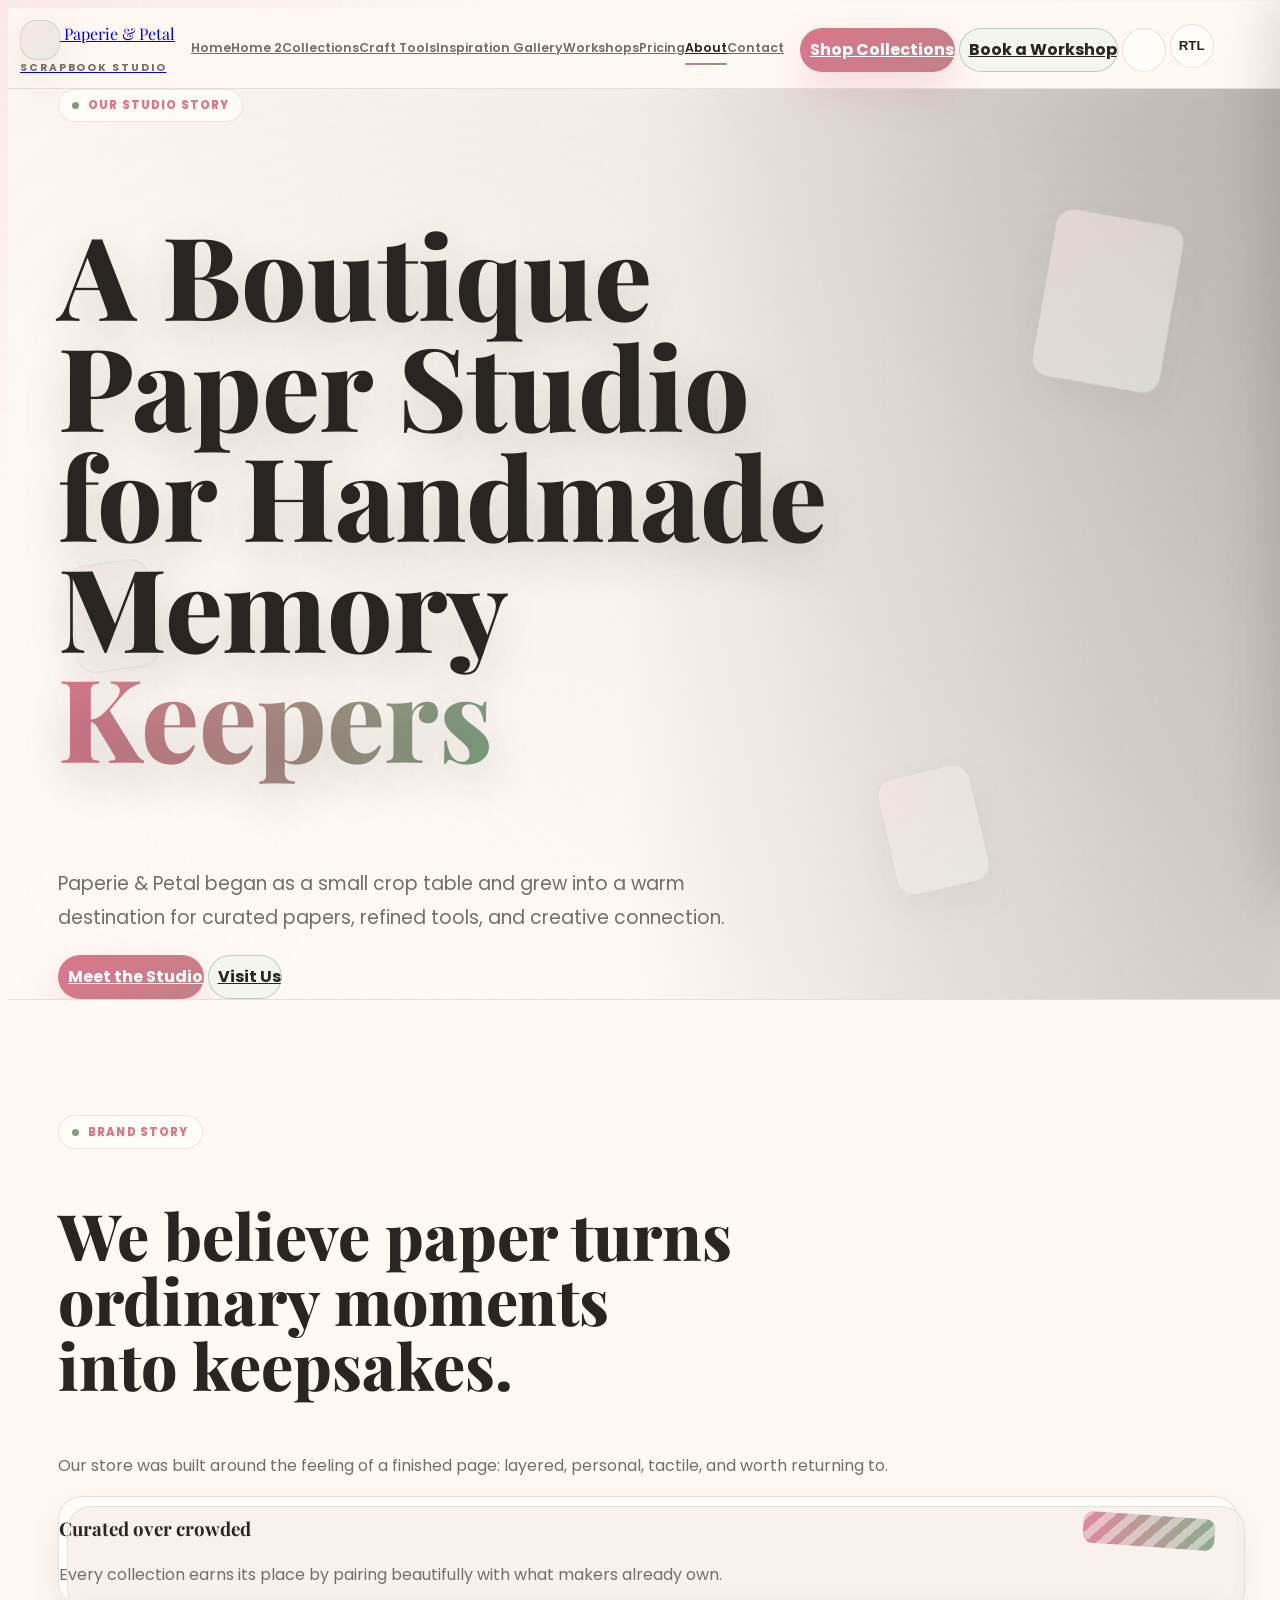
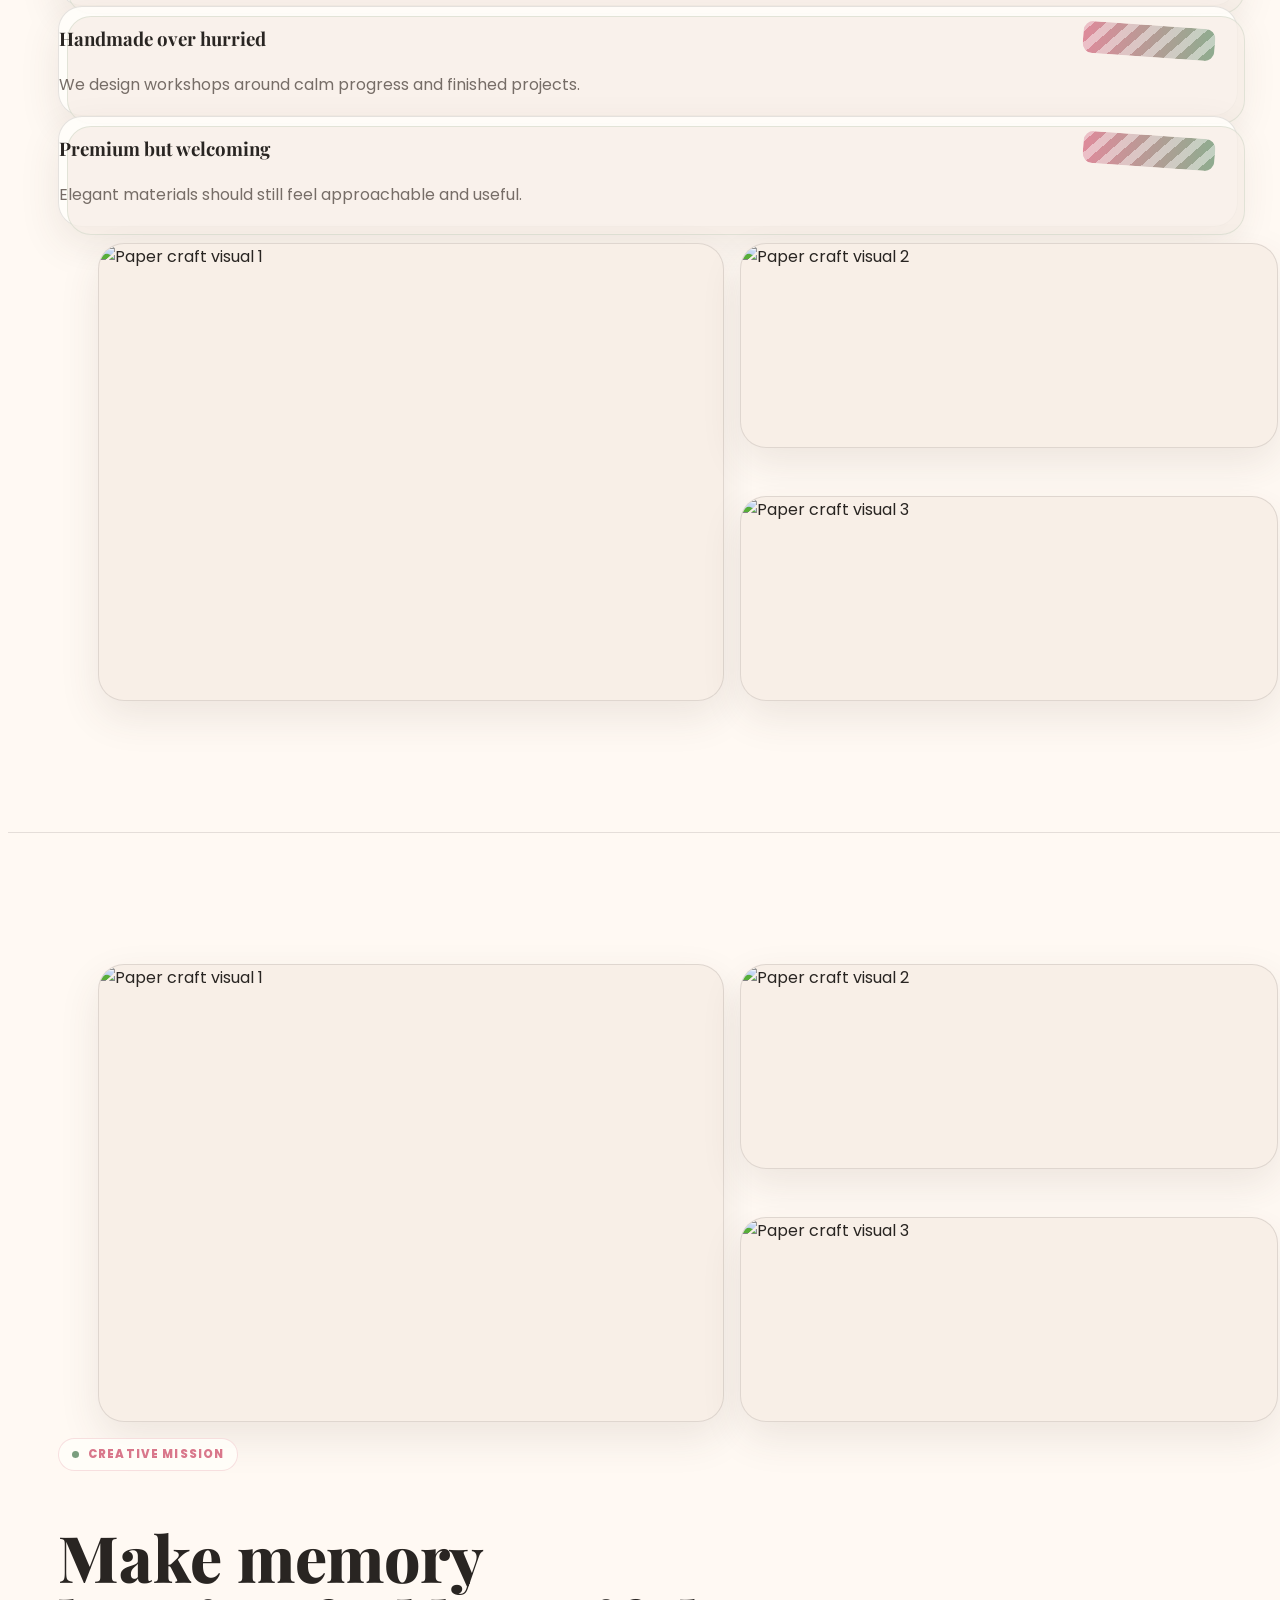
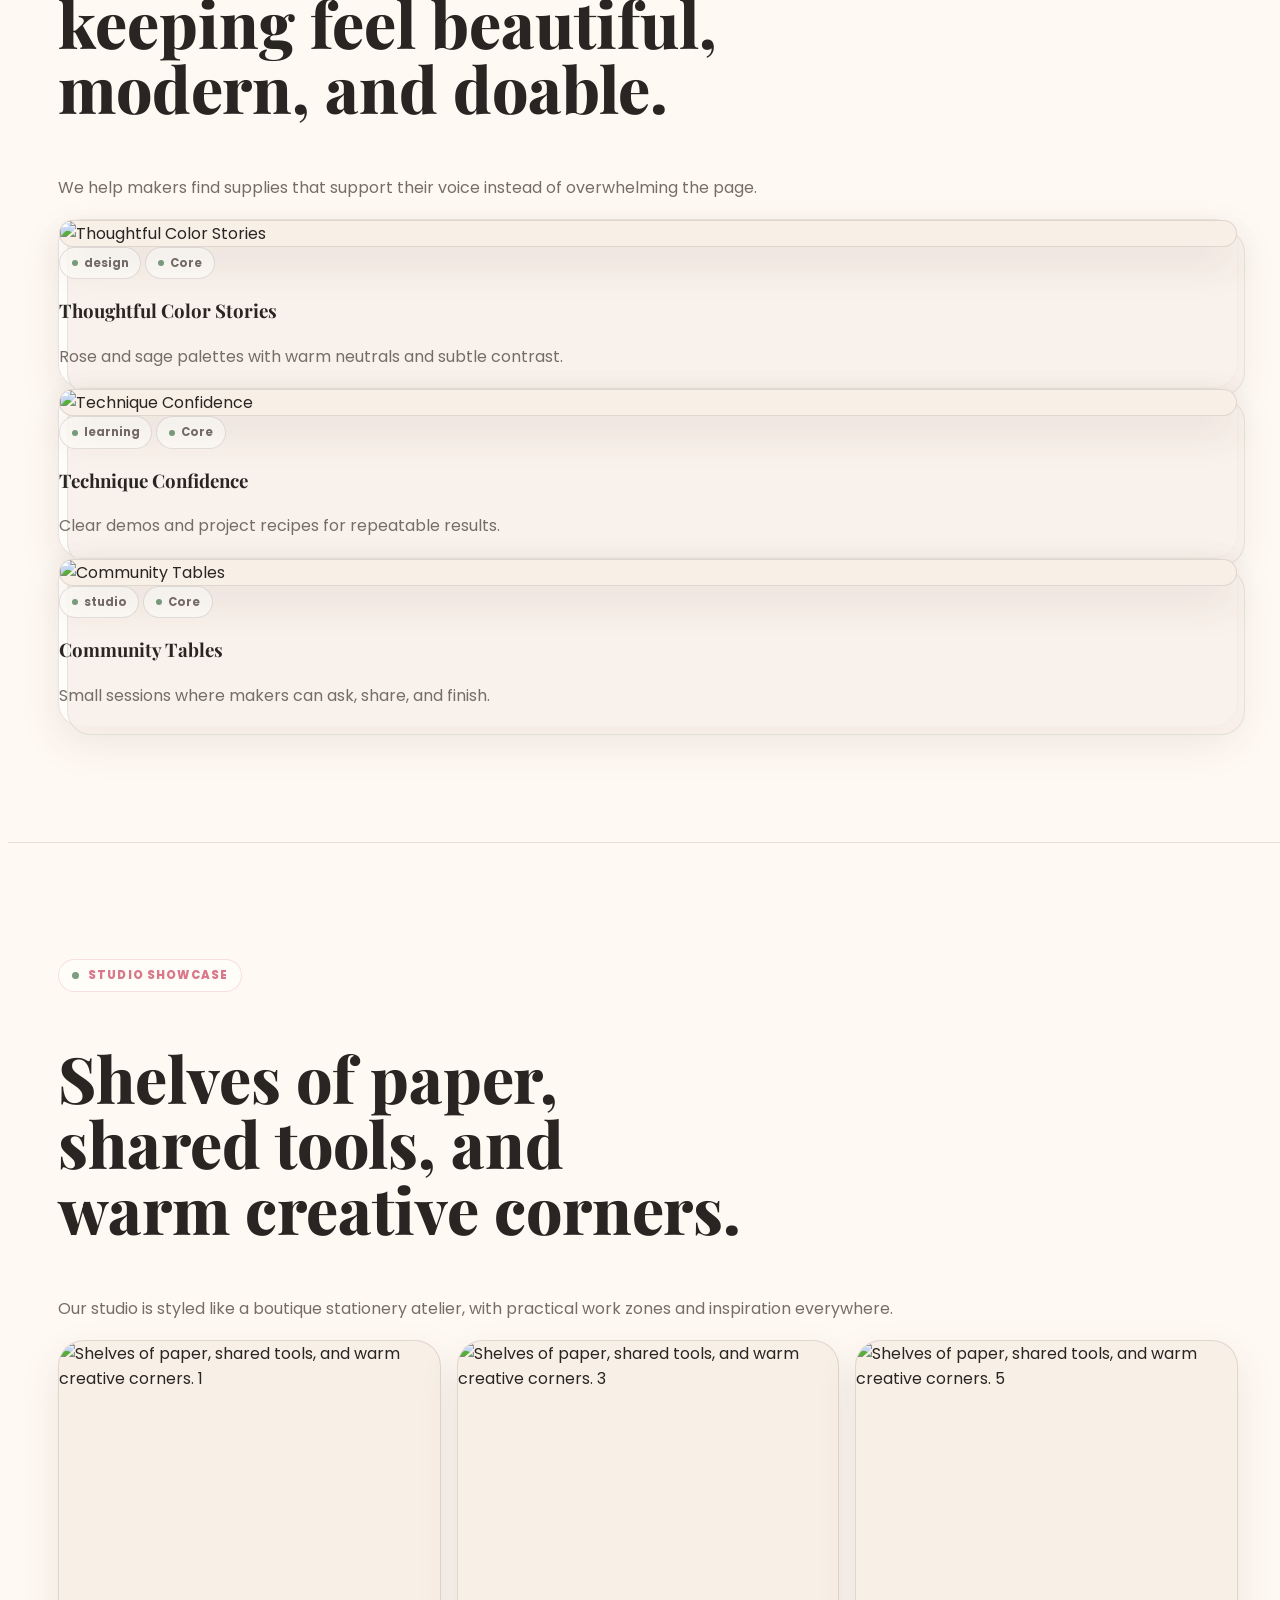
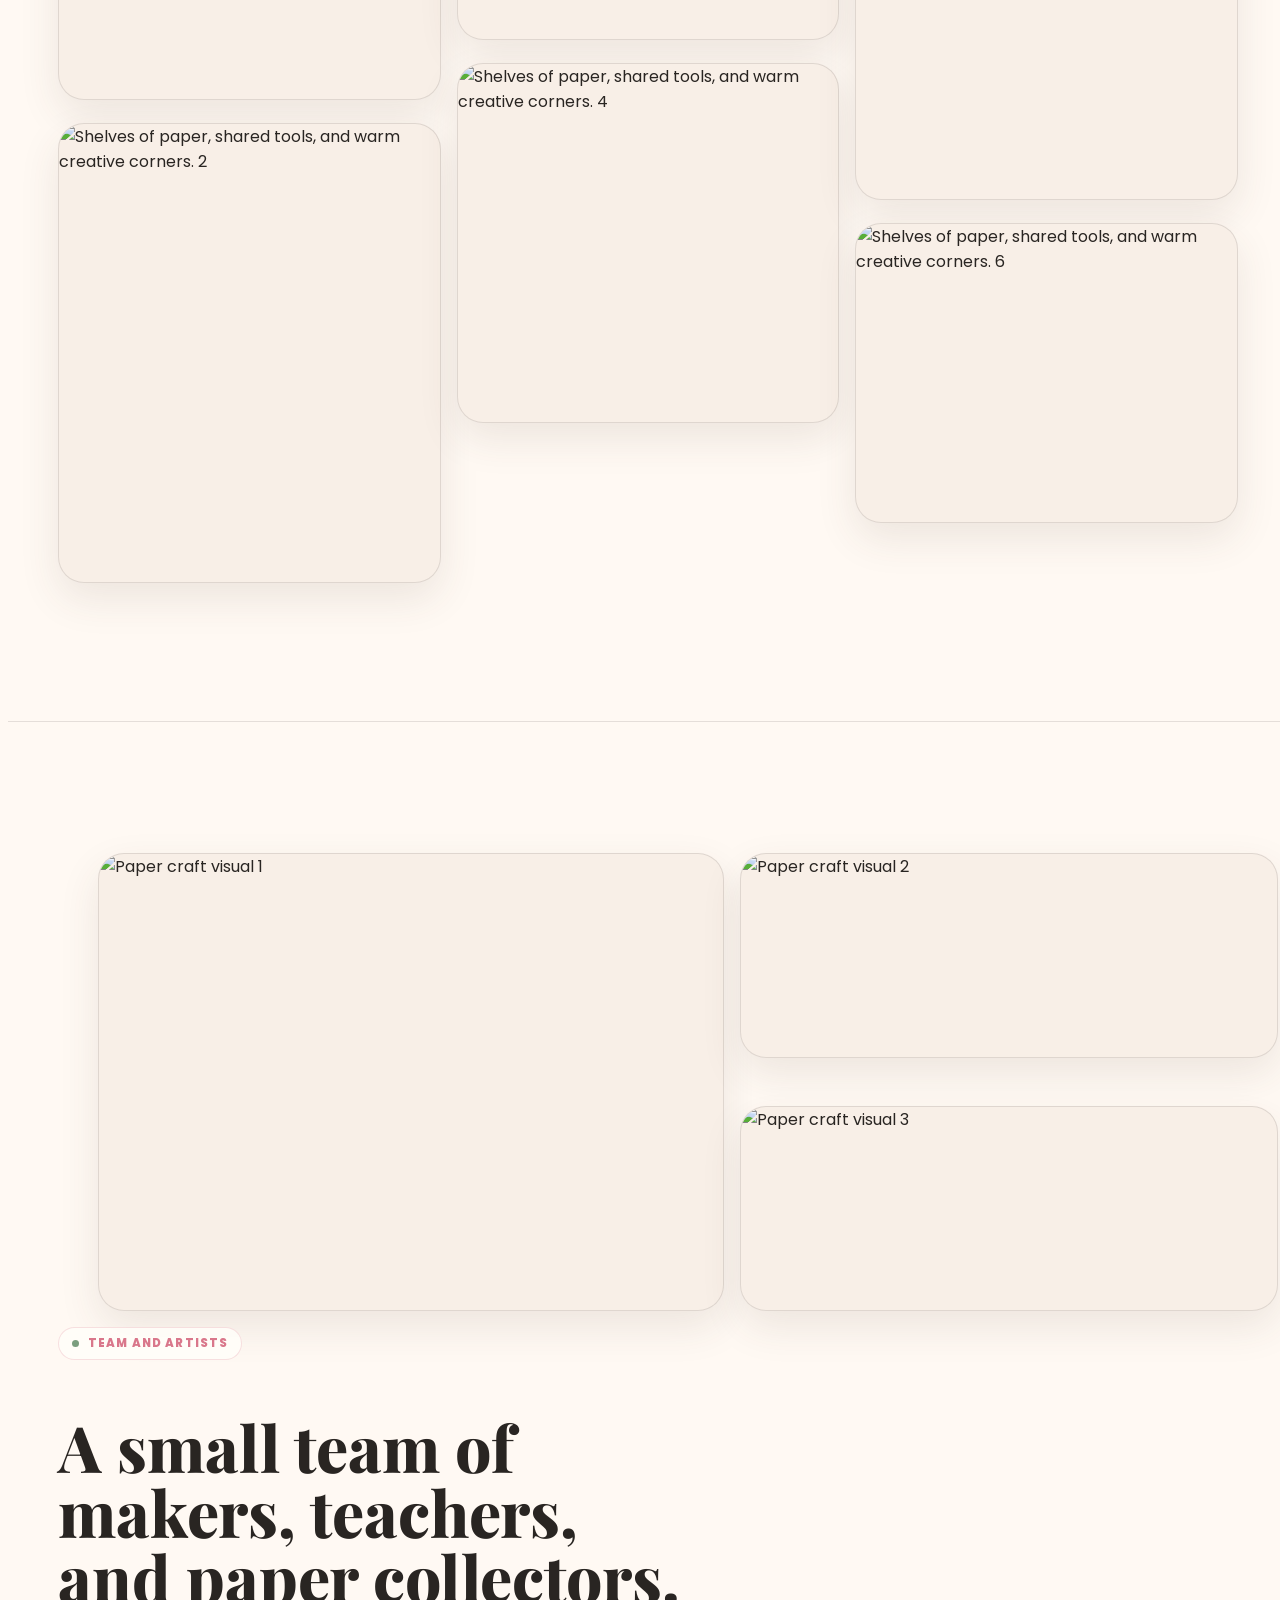
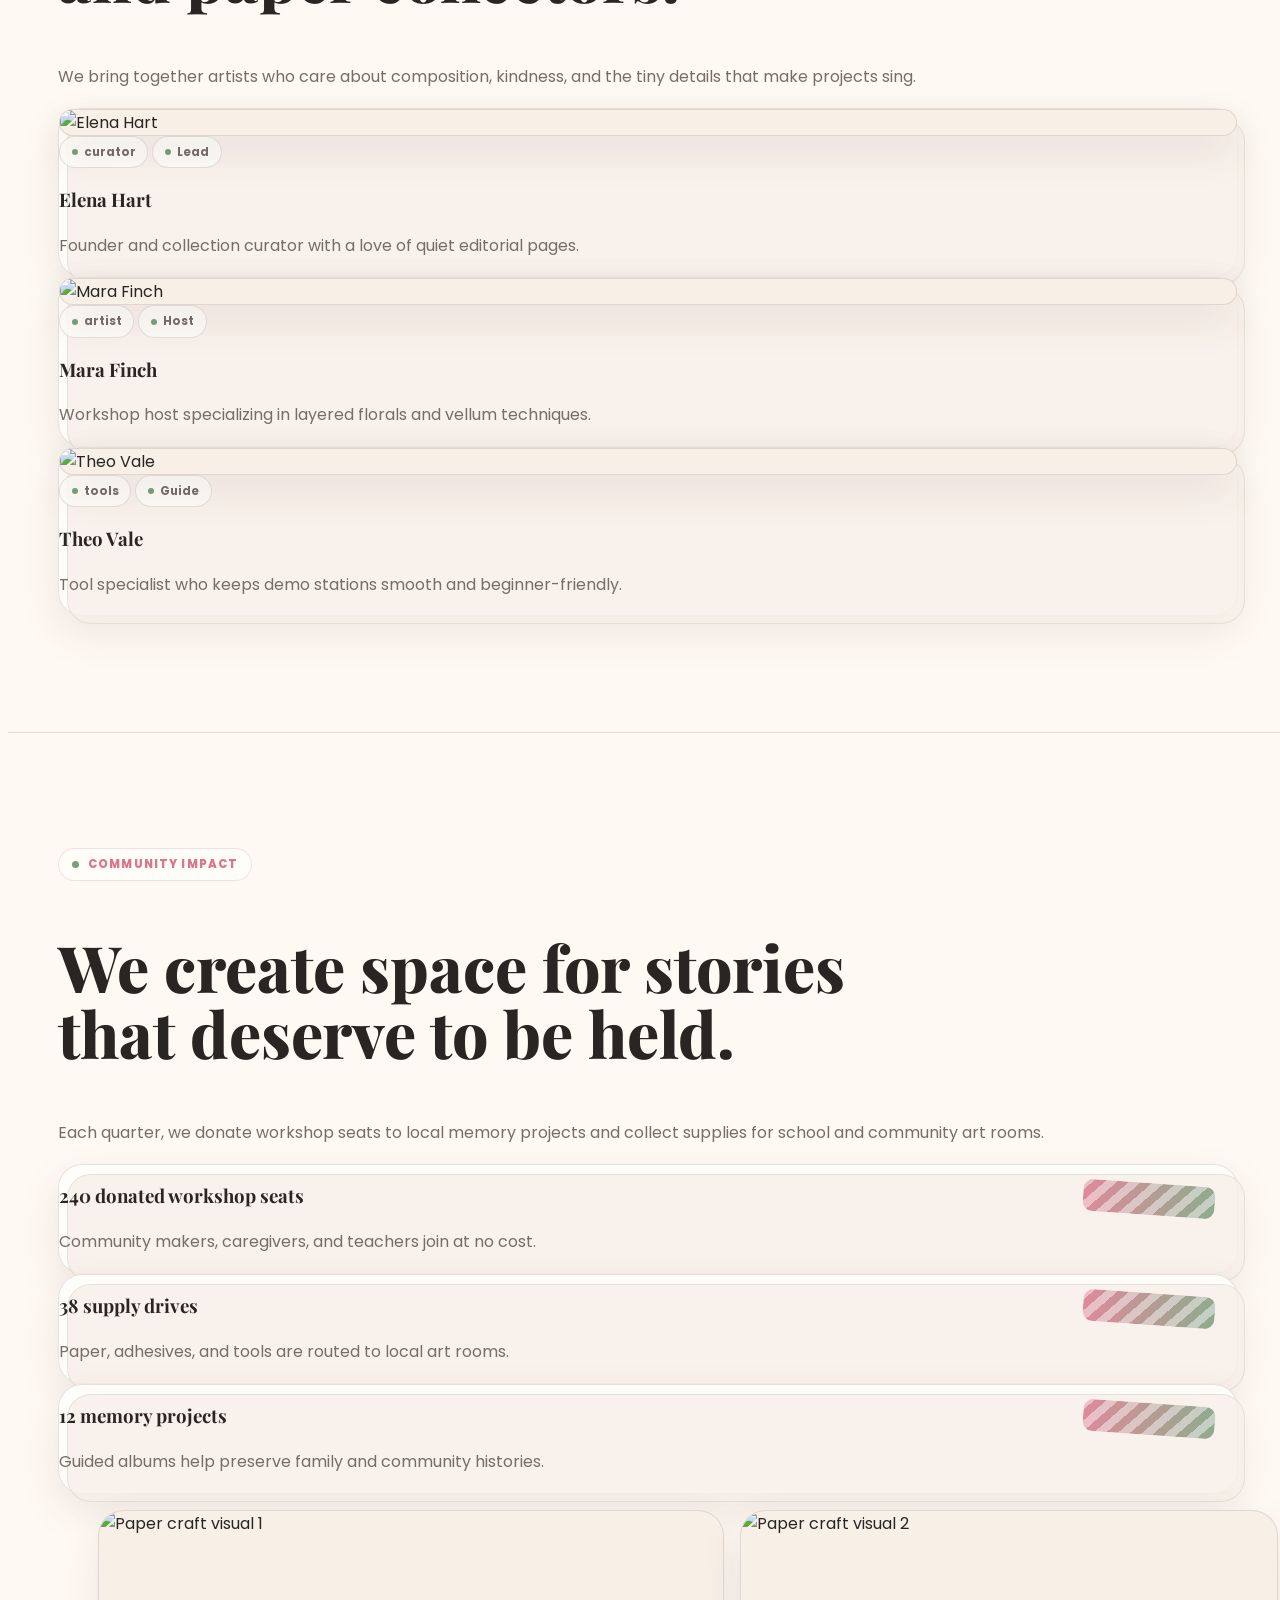
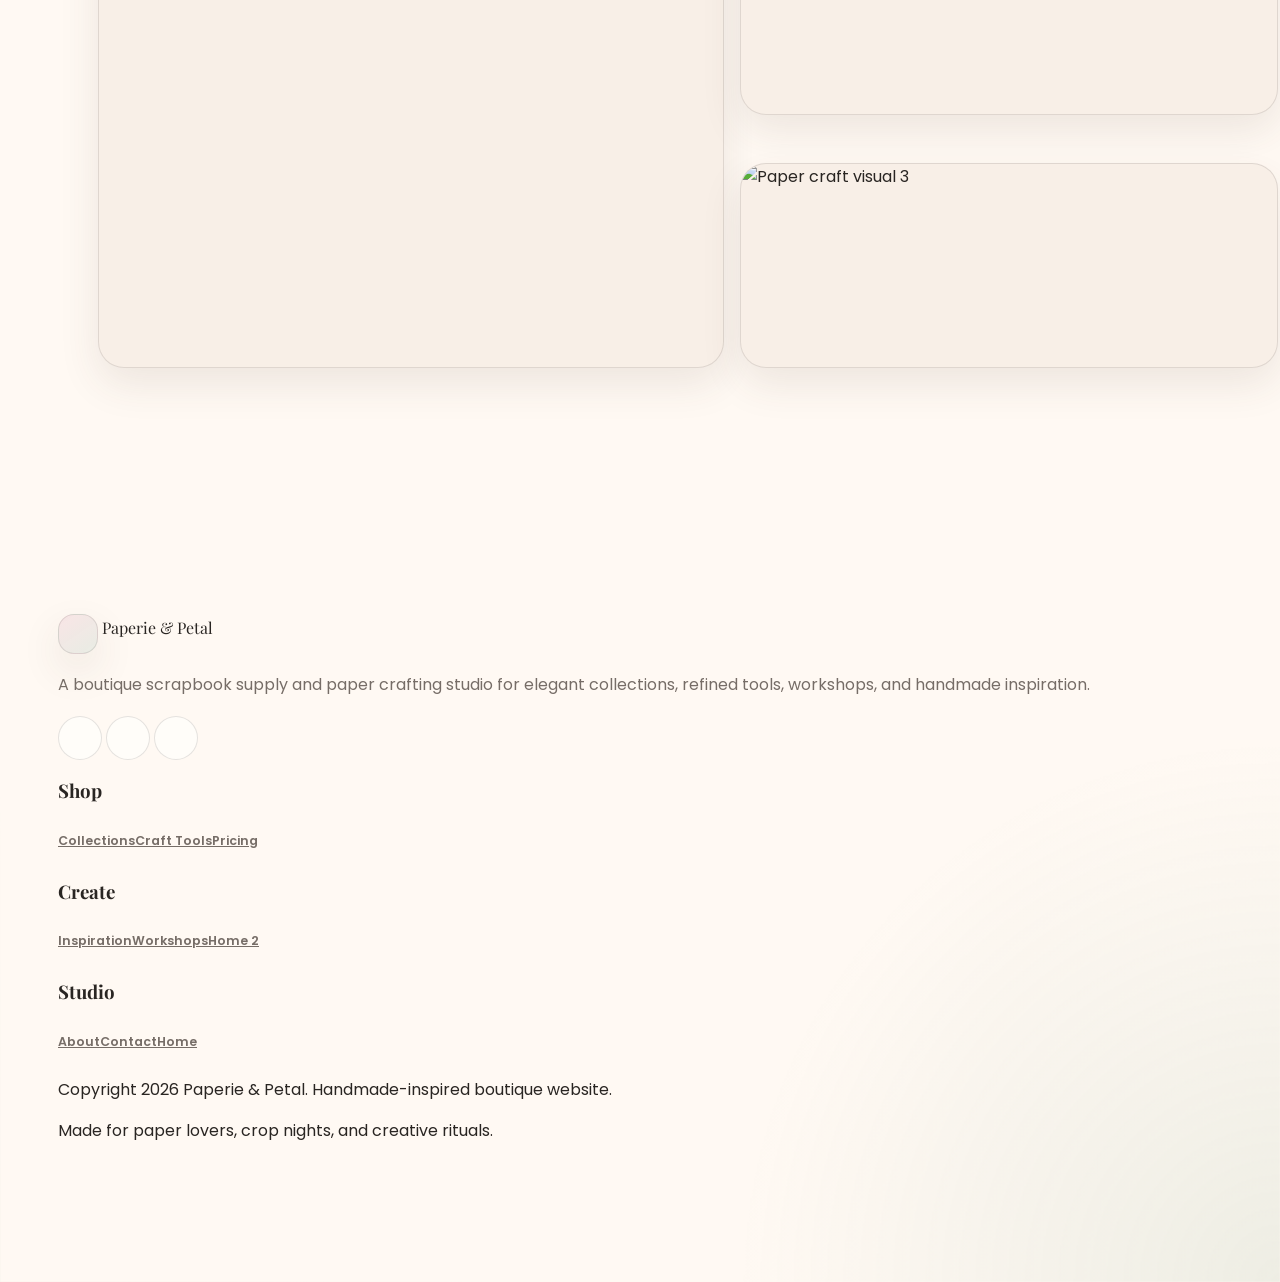
==== about.html @ da8de027 "first commit" ====
<!DOCTYPE html>
<html lang="en">
<head>
  <meta charset="UTF-8" />
  <meta name="viewport" content="width=device-width, initial-scale=1.0" />
  <meta name="description" content="Meet Paperie & Petal, a warm boutique studio for premium scrapbook supplies, creative workshops, and handmade storytelling." />
  <title>About | Paperie & Petal</title>
  <script>
    (function () {
      const theme = localStorage.getItem("paperie-theme");
      const rtl = localStorage.getItem("paperie-rtl") === "true";
      if (theme === "dark") document.documentElement.classList.add("dark");
      if (rtl) document.documentElement.setAttribute("dir", "rtl");
    })();
  </script>
  <link rel="preconnect" href="https://fonts.googleapis.com" />
  <link rel="preconnect" href="https://fonts.gstatic.com" crossorigin />
  <link href="https://fonts.googleapis.com/css2?family=Playfair+Display:wght@600;700;800&family=Poppins:wght@400;500;600;700&display=swap" rel="stylesheet" />
  <script>
    window.tailwind = window.tailwind || {};
    window.tailwind.config = { darkMode: "class", theme: { extend: { fontFamily: { display: ["Playfair Display", "serif"], sans: ["Poppins", "sans-serif"] }, colors: { rose: "#D9778B", sage: "#7A9E7E" } } } };
  </script>
  <script src="https://cdn.tailwindcss.com"></script>
  <link rel="stylesheet" href="assets/css/styles.css" />
</head>
<body data-page="about">
  <div id="site-header"></div>
  <main id="app"></main>
  <div id="site-footer"></div>
  <div id="lightbox" class="lightbox" aria-hidden="true"><button class="lightbox-close" type="button" aria-label="Close gallery preview">&times;</button><img src="" alt="Expanded craft gallery preview" /></div>
  <script src="https://unpkg.com/lucide@latest/dist/umd/lucide.min.js"></script>
  <script src="assets/js/site.js"></script>
</body>
</html>
---- assets/css/styles.css ----
:root {
  --brand-rose: #d9778b;
  --brand-sage: #7a9e7e;
  --cream: #fff9f3;
  --paper: #fffdf9;
  --paper-soft: #f8efe7;
  --ink: #292522;
  --muted: #766d67;
  --line: rgba(41, 37, 34, 0.12);
  --shadow: 0 24px 70px rgba(82, 60, 52, 0.14);
  --shadow-soft: 0 16px 40px rgba(82, 60, 52, 0.1);
  color-scheme: light;
}

.dark {
  --cream: #171514;
  --paper: #211f1d;
  --paper-soft: #2a2725;
  --ink: #fff6ee;
  --muted: #cabdb3;
  --line: rgba(255, 246, 238, 0.14);
  --shadow: 0 28px 80px rgba(0, 0, 0, 0.38);
  --shadow-soft: 0 18px 48px rgba(0, 0, 0, 0.32);
  color-scheme: dark;
}

* {
  box-sizing: border-box;
}

html {
  max-width: 100%;
  overflow-x: hidden;
  scroll-behavior: smooth;
}

body {
  width: 100%;
  max-width: 100%;
  min-width: 320px;
  overflow-x: hidden;
  background:
    radial-gradient(circle at top left, rgba(217, 119, 139, 0.12), transparent 34rem),
    radial-gradient(circle at bottom right, rgba(122, 158, 126, 0.13), transparent 34rem),
    var(--cream);
  color: var(--ink);
  font-family: "Poppins", sans-serif;
  letter-spacing: 0;
}

body::before {
  pointer-events: none;
  position: fixed;
  inset: 0;
  z-index: -1;
  content: "";
  opacity: 0.48;
  background-image:
    linear-gradient(90deg, rgba(217, 119, 139, 0.035) 1px, transparent 1px),
    linear-gradient(rgba(122, 158, 126, 0.035) 1px, transparent 1px);
  background-size: 34px 34px;
  mask-image: linear-gradient(to bottom, black, transparent 84%);
}

img,
svg,
video {
  display: block;
  max-width: 100%;
}

button,
a,
input,
textarea,
select {
  -webkit-tap-highlight-color: transparent;
}

::selection {
  background: rgba(217, 119, 139, 0.22);
}

.font-display {
  font-family: "Playfair Display", serif;
}

.site-shell {
  width: calc(100% - 32px);
  max-width: 1180px;
  margin-inline: auto;
}

.site-header-inner {
  display: flex;
  width: calc(100% - 24px);
  max-width: 1420px;
  height: 5rem;
  align-items: center;
  gap: 1rem;
  margin-inline: auto;
  min-width: 0;
}

.site-header {
  position: sticky;
  top: 0;
  z-index: 50;
  border-bottom: 1px solid var(--line);
  background: color-mix(in srgb, var(--cream) 86%, transparent);
  backdrop-filter: blur(20px);
}

.nav-link {
  position: relative;
  display: inline-flex;
  align-items: center;
  min-height: 38px;
  color: var(--muted);
  font-size: 0.78rem;
  font-weight: 600;
  white-space: nowrap;
  transition: color 180ms ease;
}

.nav-link::after {
  position: absolute;
  right: 0;
  bottom: 2px;
  left: 0;
  height: 2px;
  border-radius: 999px;
  content: "";
  transform: scaleX(0);
  transform-origin: center;
  background: linear-gradient(90deg, var(--brand-rose), var(--brand-sage));
  transition: transform 180ms ease;
}

.nav-link:hover,
.nav-link.active {
  color: var(--ink);
}

.nav-link:hover::after,
.nav-link.active::after {
  transform: scaleX(1);
}

.brand-mark {
  display: inline-grid;
  width: 40px;
  height: 40px;
  place-items: center;
  border: 1px solid var(--line);
  border-radius: 16px;
  background:
    linear-gradient(145deg, rgba(217, 119, 139, 0.18), rgba(122, 158, 126, 0.17)),
    var(--paper);
  box-shadow: var(--shadow-soft);
  color: var(--brand-rose);
}

.brand-subtitle {
  display: block;
  color: var(--muted);
  font-size: 0.66rem;
  font-weight: 700;
  letter-spacing: 0.18em;
  text-transform: uppercase;
}

.btn-primary,
.btn-secondary,
.btn-ghost,
.icon-btn {
  display: inline-flex;
  align-items: center;
  justify-content: center;
  gap: 0.55rem;
  border-radius: 999px;
  min-height: 44px;
  font-weight: 700;
  line-height: 1;
  max-width: 100%;
  min-width: 0;
  text-align: center;
  white-space: normal;
  transition:
    transform 180ms ease,
    box-shadow 180ms ease,
    border-color 180ms ease,
    background 180ms ease;
}

.btn-primary {
  border: 1px solid rgba(217, 119, 139, 0.62);
  background: linear-gradient(135deg, var(--brand-rose), color-mix(in srgb, var(--brand-rose) 76%, var(--brand-sage)));
  color: white;
  box-shadow: 0 18px 40px rgba(217, 119, 139, 0.25);
}

.btn-secondary {
  border: 1px solid rgba(122, 158, 126, 0.45);
  background: color-mix(in srgb, var(--paper) 92%, var(--brand-sage));
  color: var(--ink);
}

.btn-ghost {
  border: 1px solid var(--line);
  background: color-mix(in srgb, var(--paper) 82%, transparent);
  color: var(--ink);
}

.icon-btn {
  width: 44px;
  padding: 0;
  border: 1px solid var(--line);
  background: var(--paper);
  color: var(--ink);
}

.btn-primary:hover,
.btn-secondary:hover,
.btn-ghost:hover,
.icon-btn:hover {
  transform: translateY(-2px);
  box-shadow: var(--shadow-soft);
}

.hero-section {
  position: relative;
  min-height: clamp(700px, 88vh, 940px);
  display: grid;
  align-items: center;
  overflow: hidden;
  border-bottom: 1px solid var(--line);
  isolation: isolate;
}

.hero-bg {
  position: absolute;
  inset: 0;
  z-index: -3;
  background-position: center;
  background-size: cover;
  transform: scale(1.02);
}

.hero-section::before {
  position: absolute;
  inset: 0;
  z-index: -2;
  content: "";
  background:
    linear-gradient(90deg, color-mix(in srgb, var(--cream) 92%, transparent), color-mix(in srgb, var(--cream) 58%, transparent) 48%, rgba(0, 0, 0, 0.16)),
    linear-gradient(180deg, rgba(0, 0, 0, 0.1), color-mix(in srgb, var(--cream) 76%, transparent));
}

.dark .hero-section::before {
  background:
    linear-gradient(90deg, rgba(23, 21, 20, 0.92), rgba(23, 21, 20, 0.64) 48%, rgba(23, 21, 20, 0.18)),
    linear-gradient(180deg, rgba(0, 0, 0, 0.1), rgba(23, 21, 20, 0.82));
}

.hero-title {
  max-width: 820px;
  font-family: "Playfair Display", serif;
  font-size: clamp(3.1rem, 9vw, 7.35rem);
  font-weight: 800;
  line-height: 0.96;
  letter-spacing: 0;
  text-wrap: balance;
  overflow-wrap: anywhere;
  text-shadow: 0 18px 46px rgba(41, 37, 34, 0.18);
}

.hero-copy {
  max-width: 670px;
  color: var(--muted);
  font-size: clamp(1rem, 2vw, 1.18rem);
  line-height: 1.85;
}

.gradient-text {
  background: linear-gradient(100deg, var(--brand-rose), var(--brand-sage));
  background-clip: text;
  -webkit-background-clip: text;
  color: transparent;
}

.eyebrow {
  display: inline-flex;
  align-items: center;
  gap: 0.55rem;
  width: fit-content;
  border: 1px solid rgba(217, 119, 139, 0.22);
  border-radius: 999px;
  padding: 0.45rem 0.82rem;
  background: color-mix(in srgb, var(--paper) 88%, transparent);
  color: var(--brand-rose);
  font-size: 0.72rem;
  font-weight: 800;
  letter-spacing: 0.1em;
  text-transform: uppercase;
}

.eyebrow::before {
  width: 7px;
  height: 7px;
  border-radius: 999px;
  content: "";
  background: var(--brand-sage);
}

.section {
  position: relative;
  padding-block: clamp(70px, 9vw, 120px);
  overflow: hidden;
}

.section + .section {
  border-top: 1px solid var(--line);
}

.section-title {
  max-width: 820px;
  font-family: "Playfair Display", serif;
  font-size: clamp(2.1rem, 5vw, 4.6rem);
  font-weight: 800;
  line-height: 1.02;
  letter-spacing: 0;
  text-wrap: balance;
  overflow-wrap: anywhere;
}

.section-copy {
  color: var(--muted);
  line-height: 1.85;
}

.paper-card,
.product-card,
.event-card,
.testimonial-card,
.price-card {
  position: relative;
  border: 1px solid var(--line);
  border-radius: 24px;
  background: color-mix(in srgb, var(--paper) 94%, transparent);
  box-shadow: var(--shadow-soft);
  transition:
    transform 220ms ease,
    box-shadow 220ms ease,
    border-color 220ms ease;
}

.section,
.site-shell,
.paper-card,
.product-card,
.event-card,
.testimonial-card,
.price-card,
.image-frame,
.image-stack,
.slider-row,
.comparison-table {
  min-width: 0;
}

.paper-card::before,
.product-card::before,
.price-card::before {
  position: absolute;
  inset: 9px -8px -9px 8px;
  z-index: -1;
  border: 1px solid rgba(122, 158, 126, 0.18);
  border-radius: inherit;
  content: "";
  background: color-mix(in srgb, var(--paper-soft) 78%, transparent);
}

.product-card:hover,
.event-card:hover,
.testimonial-card:hover,
.price-card:hover,
.paper-card:hover {
  transform: translateY(-6px);
  border-color: rgba(217, 119, 139, 0.32);
  box-shadow: var(--shadow);
}

.image-frame {
  position: relative;
  overflow: hidden;
  width: 100%;
  max-width: 100%;
  border: 1px solid var(--line);
  border-radius: 26px;
  background: var(--paper-soft);
  box-shadow: var(--shadow-soft);
}

.image-frame img {
  width: 100%;
  height: 100%;
  object-fit: cover;
  transition: transform 600ms ease;
}

.image-frame:hover img {
  transform: scale(1.055);
}

.image-stack {
  display: grid;
  width: 100%;
  max-width: 100%;
  min-height: 490px;
  grid-template-columns: 1fr 0.86fr;
  grid-template-rows: 1fr 1fr;
  gap: 1rem;
}

.image-stack .image-frame:first-child {
  grid-row: span 2;
}

.tag-pill {
  display: inline-flex;
  align-items: center;
  gap: 0.4rem;
  border: 1px solid var(--line);
  border-radius: 999px;
  padding: 0.42rem 0.72rem;
  background: color-mix(in srgb, var(--paper) 84%, transparent);
  color: var(--muted);
  font-size: 0.72rem;
  font-weight: 700;
}

.tag-pill::before {
  width: 6px;
  height: 6px;
  border-radius: 999px;
  content: "";
  background: var(--brand-sage);
}

.slider-row {
  display: grid;
  grid-auto-columns: minmax(min(100%, 250px), 342px);
  grid-auto-flow: column;
  gap: 1rem;
  overflow-x: auto;
  padding: 0.25rem 0.25rem 1.15rem;
  scroll-snap-type: x mandatory;
  scrollbar-width: thin;
}

.slider-row > * {
  scroll-snap-align: start;
}

.masonry {
  columns: 3 250px;
  column-gap: 1rem;
}

.masonry-item {
  display: inline-block;
  width: 100%;
  margin: 0 0 1rem;
  break-inside: avoid;
}

.gallery-overlay {
  position: absolute;
  inset: auto 0 0;
  padding: 1.2rem;
  background: linear-gradient(180deg, transparent, rgba(0, 0, 0, 0.62));
  color: white;
  transform: translateY(20%);
  opacity: 0;
  transition:
    transform 220ms ease,
    opacity 220ms ease;
}

.image-frame:hover .gallery-overlay {
  transform: translateY(0);
  opacity: 1;
}

.calendar-grid {
  display: grid;
  grid-template-columns: repeat(7, minmax(0, 1fr));
  gap: 0.5rem;
}

.calendar-cell {
  min-height: 72px;
  border: 1px solid var(--line);
  border-radius: 18px;
  padding: 0.65rem;
  background: color-mix(in srgb, var(--paper) 88%, transparent);
  color: var(--muted);
  font-size: 0.8rem;
}

.calendar-cell.featured {
  border-color: rgba(217, 119, 139, 0.35);
  background: linear-gradient(140deg, rgba(217, 119, 139, 0.16), rgba(122, 158, 126, 0.12));
  color: var(--ink);
}

.comparison-table {
  overflow: hidden;
  max-width: 100%;
  border: 1px solid var(--line);
  border-radius: 24px;
  background: var(--paper);
  box-shadow: var(--shadow-soft);
}

.comparison-table table {
  width: 100%;
  border-collapse: collapse;
}

.comparison-table th,
.comparison-table td {
  border-bottom: 1px solid var(--line);
  padding: 1rem;
  text-align: left;
  vertical-align: top;
}

[dir="rtl"] .comparison-table th,
[dir="rtl"] .comparison-table td {
  text-align: right;
}

.faq-panel {
  display: grid;
  grid-template-rows: 0fr;
  transition: grid-template-rows 220ms ease;
}

.faq-panel > div {
  overflow: hidden;
}

.faq-item.is-open .faq-panel {
  grid-template-rows: 1fr;
}

.contact-input {
  width: 100%;
  border: 1px solid var(--line);
  border-radius: 18px;
  background: color-mix(in srgb, var(--paper) 88%, transparent);
  padding: 0.95rem 1rem;
  color: var(--ink);
  outline: none;
  transition:
    border-color 160ms ease,
    box-shadow 160ms ease;
}

.contact-input:focus {
  border-color: rgba(217, 119, 139, 0.5);
  box-shadow: 0 0 0 4px rgba(217, 119, 139, 0.12);
}

.mobile-panel {
  position: fixed;
  inset: 0 0 0 auto;
  z-index: 80;
  width: 100%;
  max-width: 390px;
  padding: 1rem;
  background: color-mix(in srgb, var(--cream) 94%, transparent);
  box-shadow: -20px 0 60px rgba(0, 0, 0, 0.18);
  backdrop-filter: blur(22px);
  transform: translateX(105%);
  transition: transform 220ms ease;
}

[dir="rtl"] .mobile-panel {
  inset: 0 auto 0 0;
  transform: translateX(-105%);
  box-shadow: 20px 0 60px rgba(0, 0, 0, 0.18);
}

.mobile-panel.is-open {
  transform: translateX(0);
}

.mobile-scrim {
  position: fixed;
  inset: 0;
  z-index: 70;
  display: none;
  background: rgba(0, 0, 0, 0.36);
}

.mobile-scrim.is-open {
  display: block;
}

.lightbox {
  position: fixed;
  inset: 0;
  z-index: 100;
  display: none;
  align-items: center;
  justify-content: center;
  padding: 1.25rem;
  background: rgba(0, 0, 0, 0.78);
}

.lightbox.is-open {
  display: flex;
}

.lightbox img {
  max-height: min(82vh, 840px);
  width: 100%;
  max-width: 1080px;
  border-radius: 24px;
  object-fit: contain;
  box-shadow: 0 30px 90px rgba(0, 0, 0, 0.55);
}

.lightbox-close {
  position: absolute;
  top: 1rem;
  right: 1rem;
  width: 46px;
  height: 46px;
  border: 1px solid rgba(255, 255, 255, 0.2);
  border-radius: 999px;
  color: white;
  background: rgba(255, 255, 255, 0.1);
  font-size: 2rem;
  line-height: 1;
}

.floating-paper {
  position: absolute;
  z-index: -1;
  width: 130px;
  height: 170px;
  border: 1px solid var(--line);
  border-radius: 18px;
  opacity: 0.5;
  background:
    linear-gradient(135deg, rgba(217, 119, 139, 0.18), rgba(122, 158, 126, 0.12)),
    var(--paper);
  box-shadow: var(--shadow-soft);
  animation: floatPaper 8s ease-in-out infinite;
}

.floating-paper.one {
  top: 14%;
  right: 9%;
  rotate: 10deg;
}

.floating-paper.two {
  bottom: 12%;
  right: 24%;
  width: 95px;
  height: 120px;
  rotate: -13deg;
  animation-delay: -2.4s;
}

.floating-paper.three {
  top: 52%;
  left: 5%;
  width: 82px;
  height: 108px;
  rotate: -8deg;
  animation-delay: -5s;
}

@keyframes floatPaper {
  0%,
  100% {
    transform: translate3d(0, 0, 0);
  }

  50% {
    transform: translate3d(0, -16px, 0);
  }
}

.washi-strip {
  position: absolute;
  top: 18px;
  right: 22px;
  width: 132px;
  height: 32px;
  border-radius: 10px;
  opacity: 0.84;
  background:
    repeating-linear-gradient(135deg, rgba(255, 255, 255, 0.46) 0 8px, transparent 8px 16px),
    linear-gradient(90deg, var(--brand-rose), var(--brand-sage));
  transform: rotate(4deg);
  transition: transform 220ms ease;
}

.paper-card:hover .washi-strip,
.product-card:hover .washi-strip {
  transform: rotate(-2deg) translateY(-2px);
}

.reveal {
  opacity: 0;
  transform: translateY(24px);
  transition:
    opacity 640ms ease,
    transform 640ms ease;
}

.reveal.is-visible {
  opacity: 1;
  transform: translateY(0);
}

@media (prefers-reduced-motion: reduce) {
  *,
  *::before,
  *::after {
    scroll-behavior: auto !important;
    animation-duration: 0.001ms !important;
    animation-iteration-count: 1 !important;
    transition-duration: 0.001ms !important;
  }
}

@media (max-width: 1024px) {
  .desktop-nav,
  .desktop-actions {
    display: none !important;
  }

  .image-stack {
    min-height: 420px;
  }
}

@media (min-width: 1025px) {
  .mobile-menu-button {
    display: none !important;
  }
}

@media (max-width: 760px) {
  .hero-actions,
  .event-card .flex {
    align-items: center;
    justify-content: center !important;
  }

  .event-card .flex {
    flex-direction: column !important;
    text-align: center;
  }

  .hero-actions .btn-primary,
  .hero-actions .btn-secondary,
  .section .btn-primary,
  .section .btn-secondary,
  .section .btn-ghost {
    width: min(100%, 260px) !important;
    min-height: 48px;
    margin-inline: auto;
  }

  .event-card .btn-secondary,
  [data-contact-form] .btn-primary {
    align-self: center;
  }

  .site-shell {
    width: calc(100% - 24px);
    max-width: 1180px;
  }

  .hero-section {
    min-height: 760px;
    align-items: end;
    padding-bottom: 3rem;
  }

  .hero-section::before {
    background:
      linear-gradient(180deg, color-mix(in srgb, var(--cream) 52%, transparent), color-mix(in srgb, var(--cream) 95%, transparent) 62%),
      linear-gradient(90deg, color-mix(in srgb, var(--cream) 72%, transparent), color-mix(in srgb, var(--cream) 72%, transparent));
  }

  .dark .hero-section::before {
    background:
      linear-gradient(180deg, rgba(23, 21, 20, 0.35), rgba(23, 21, 20, 0.94) 62%),
      linear-gradient(90deg, rgba(23, 21, 20, 0.64), rgba(23, 21, 20, 0.64));
  }

  .hero-title {
    font-size: clamp(2.75rem, 13vw, 4.6rem);
    line-height: 1;
  }

  .section-title {
    font-size: clamp(2rem, 8.2vw, 3.35rem);
  }

  .image-stack {
    min-height: 0;
    grid-template-columns: 1fr;
    grid-template-rows: none;
  }

  .image-stack .image-frame,
  .image-stack .image-frame:first-child {
    min-height: 240px;
    grid-row: auto;
  }

  .comparison-table {
    overflow-x: auto;
    -webkit-overflow-scrolling: touch;
  }

  .comparison-table table {
    min-width: 600px;
  }

  .calendar-cell {
    min-height: 56px;
    padding: 0.42rem;
    border-radius: 14px;
    font-size: 0.68rem;
    overflow: hidden;
    overflow-wrap: anywhere;
  }
}

@media (max-width: 420px) {
  .hero-actions .btn-primary,
  .hero-actions .btn-secondary,
  .section .btn-primary,
  .section .btn-secondary,
  .section .btn-ghost {
    width: min(100%, 236px) !important;
  }

  .site-shell,
  .site-header-inner {
    width: calc(100% - 20px);
  }

  .site-header-inner {
    gap: 0.65rem;
  }

  .brand-mark {
    width: 38px;
    height: 38px;
    border-radius: 14px;
  }

  .site-header .font-display {
    font-size: 1rem;
  }

  .brand-subtitle {
    font-size: 0.58rem;
    letter-spacing: 0.08em;
  }

  .hero-section {
    min-height: 700px;
    padding-bottom: 2rem;
  }

  .hero-title {
    font-size: clamp(2.45rem, 12.2vw, 3.05rem);
  }

  .hero-copy {
    font-size: 0.95rem;
    line-height: 1.7;
  }

  .section {
    padding-block: 56px;
  }

  .section-title {
    font-size: clamp(1.82rem, 8.8vw, 2.35rem);
  }

  .slider-row {
    grid-auto-columns: calc(100vw - 44px);
  }

  .calendar-grid {
    gap: 0.32rem;
  }

  .calendar-cell {
    min-height: 50px;
    border-radius: 10px;
    padding: 0.28rem;
    font-size: 0.6rem;
  }

  .comparison-table table {
    min-width: 520px;
  }

  .mobile-panel {
    max-width: 100%;
  }
}
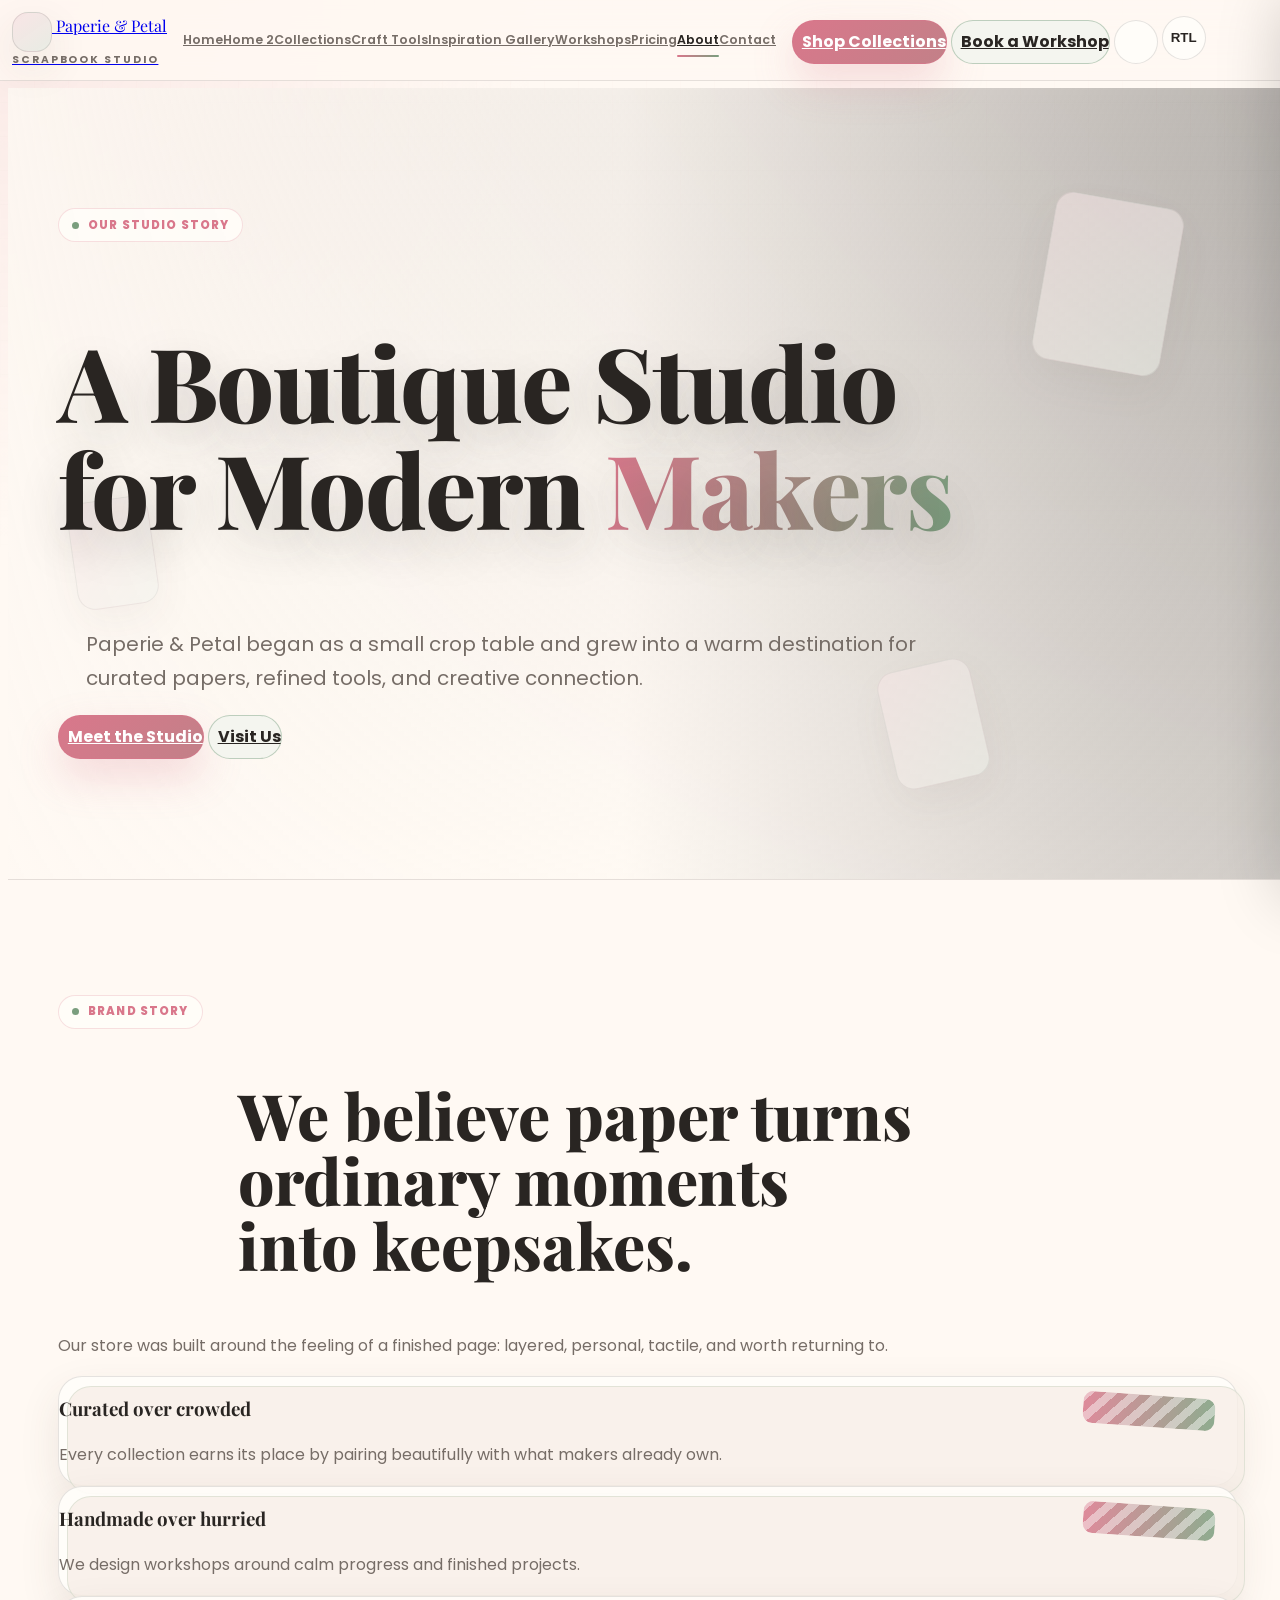
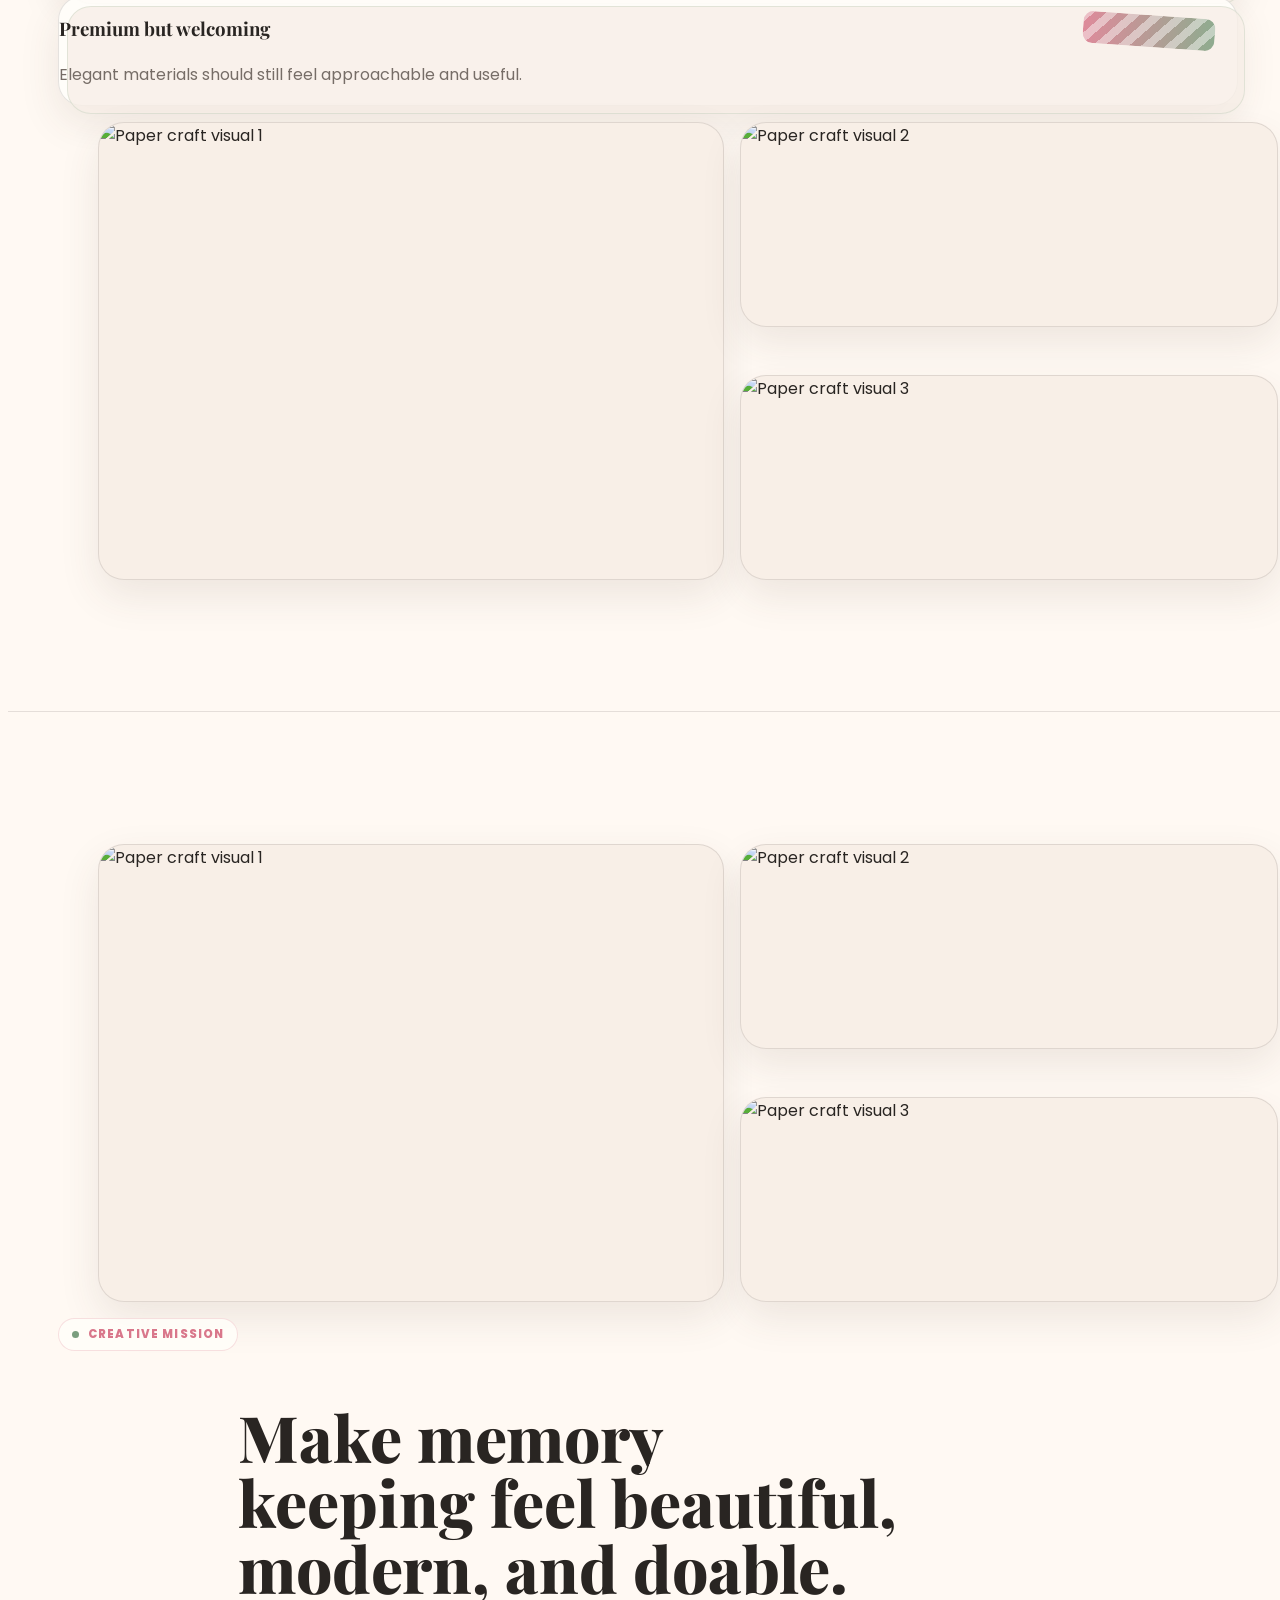
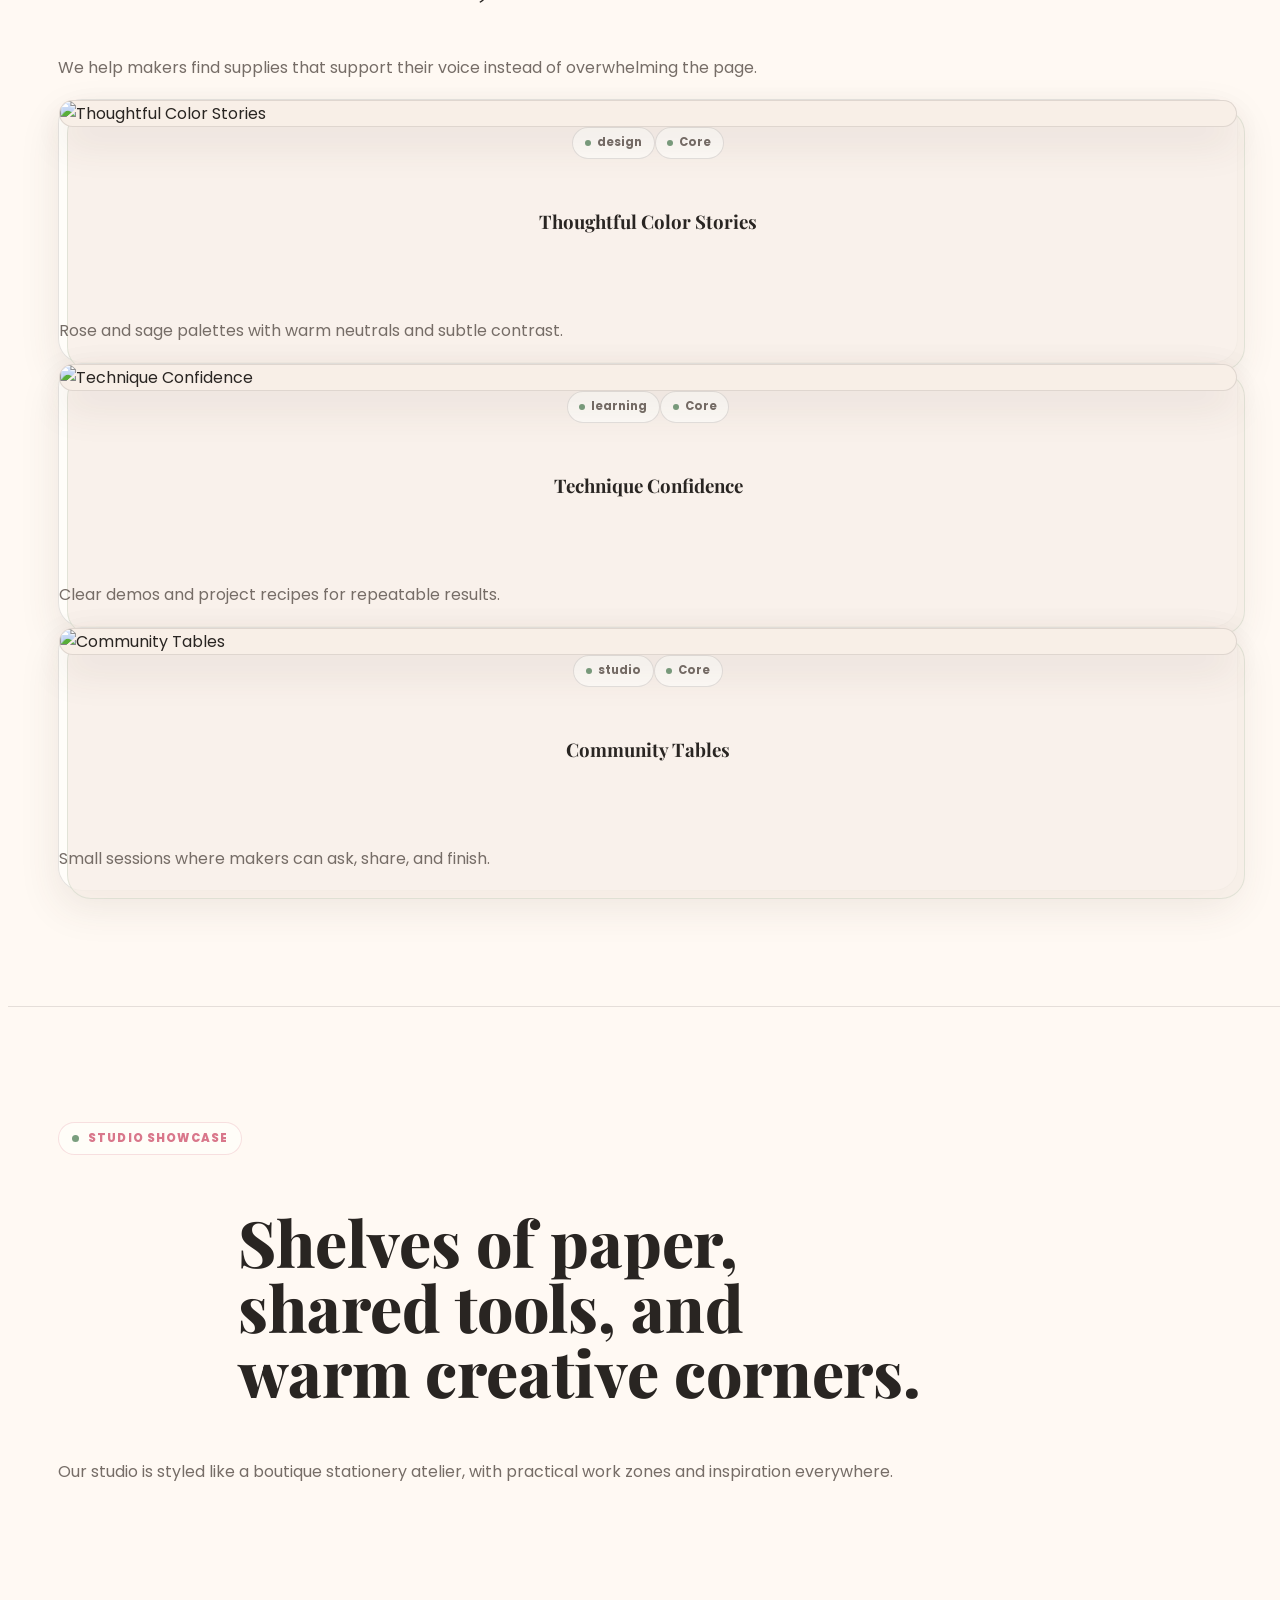
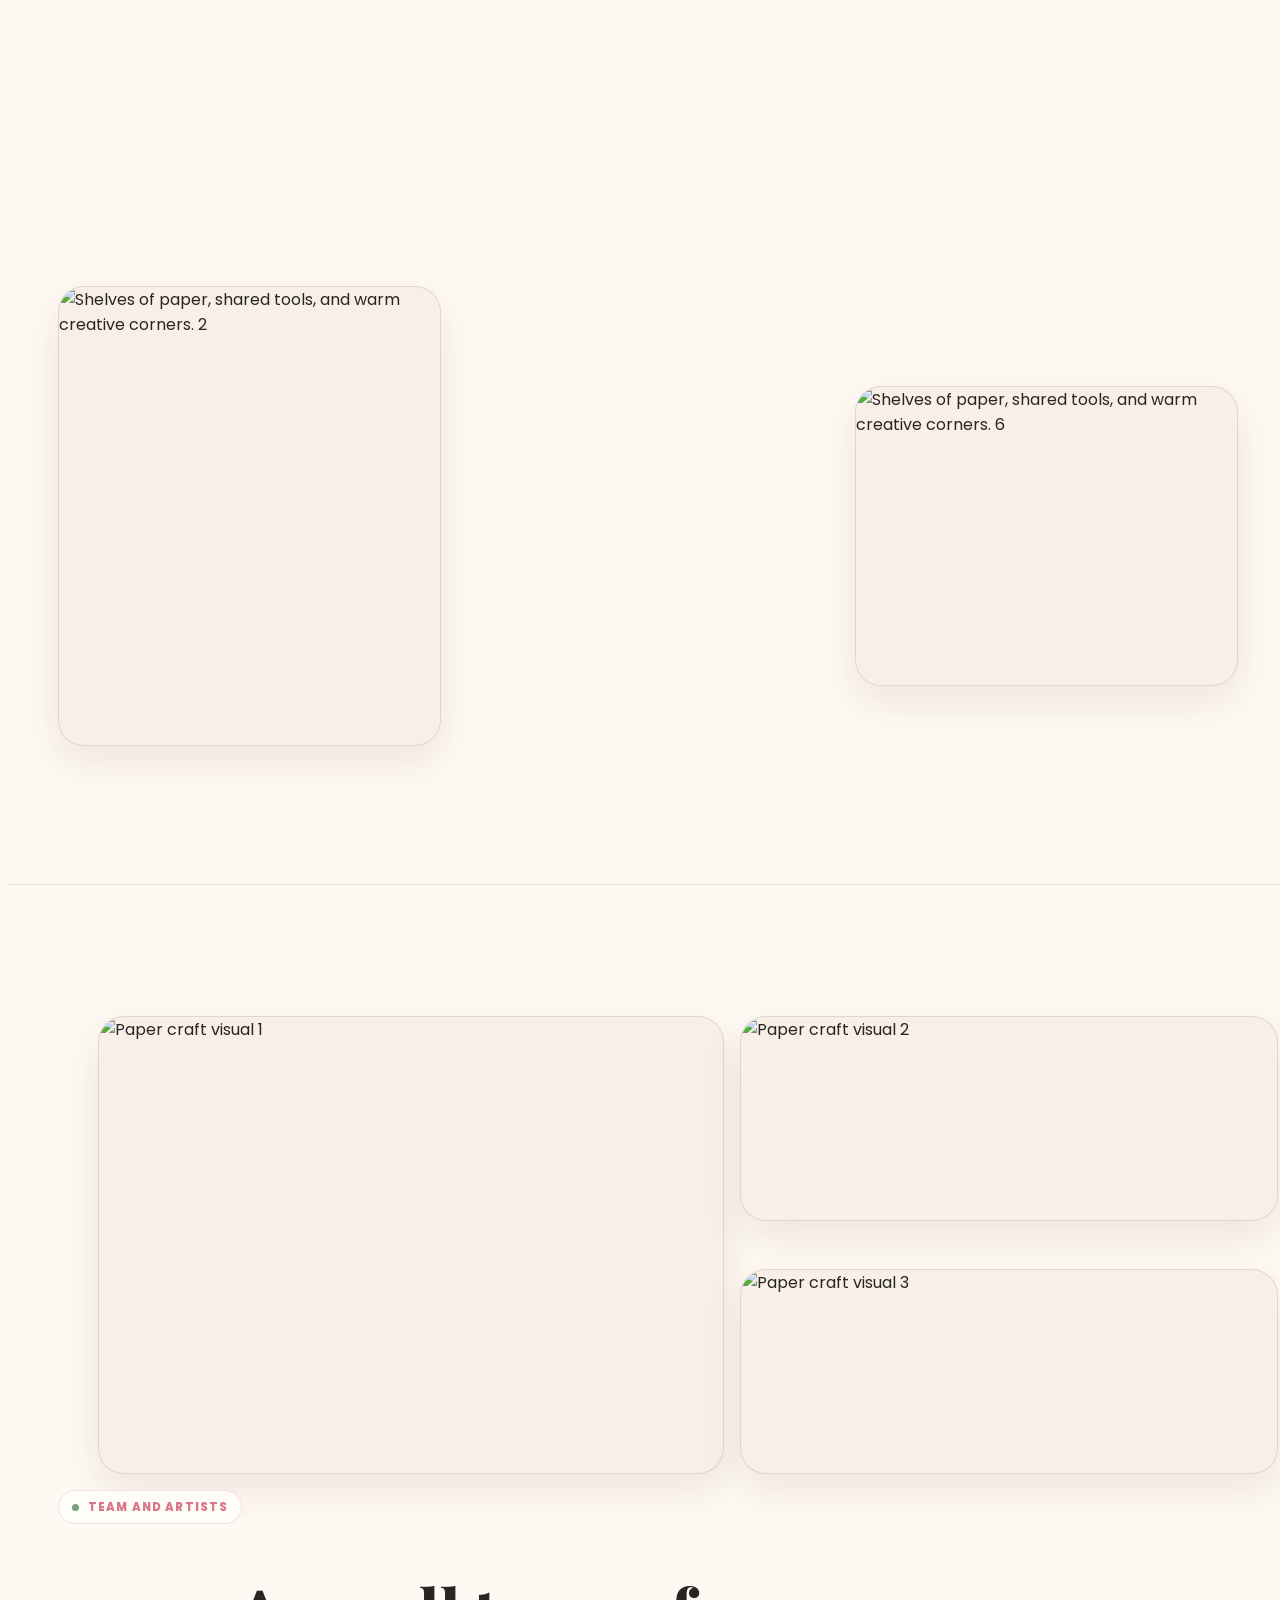
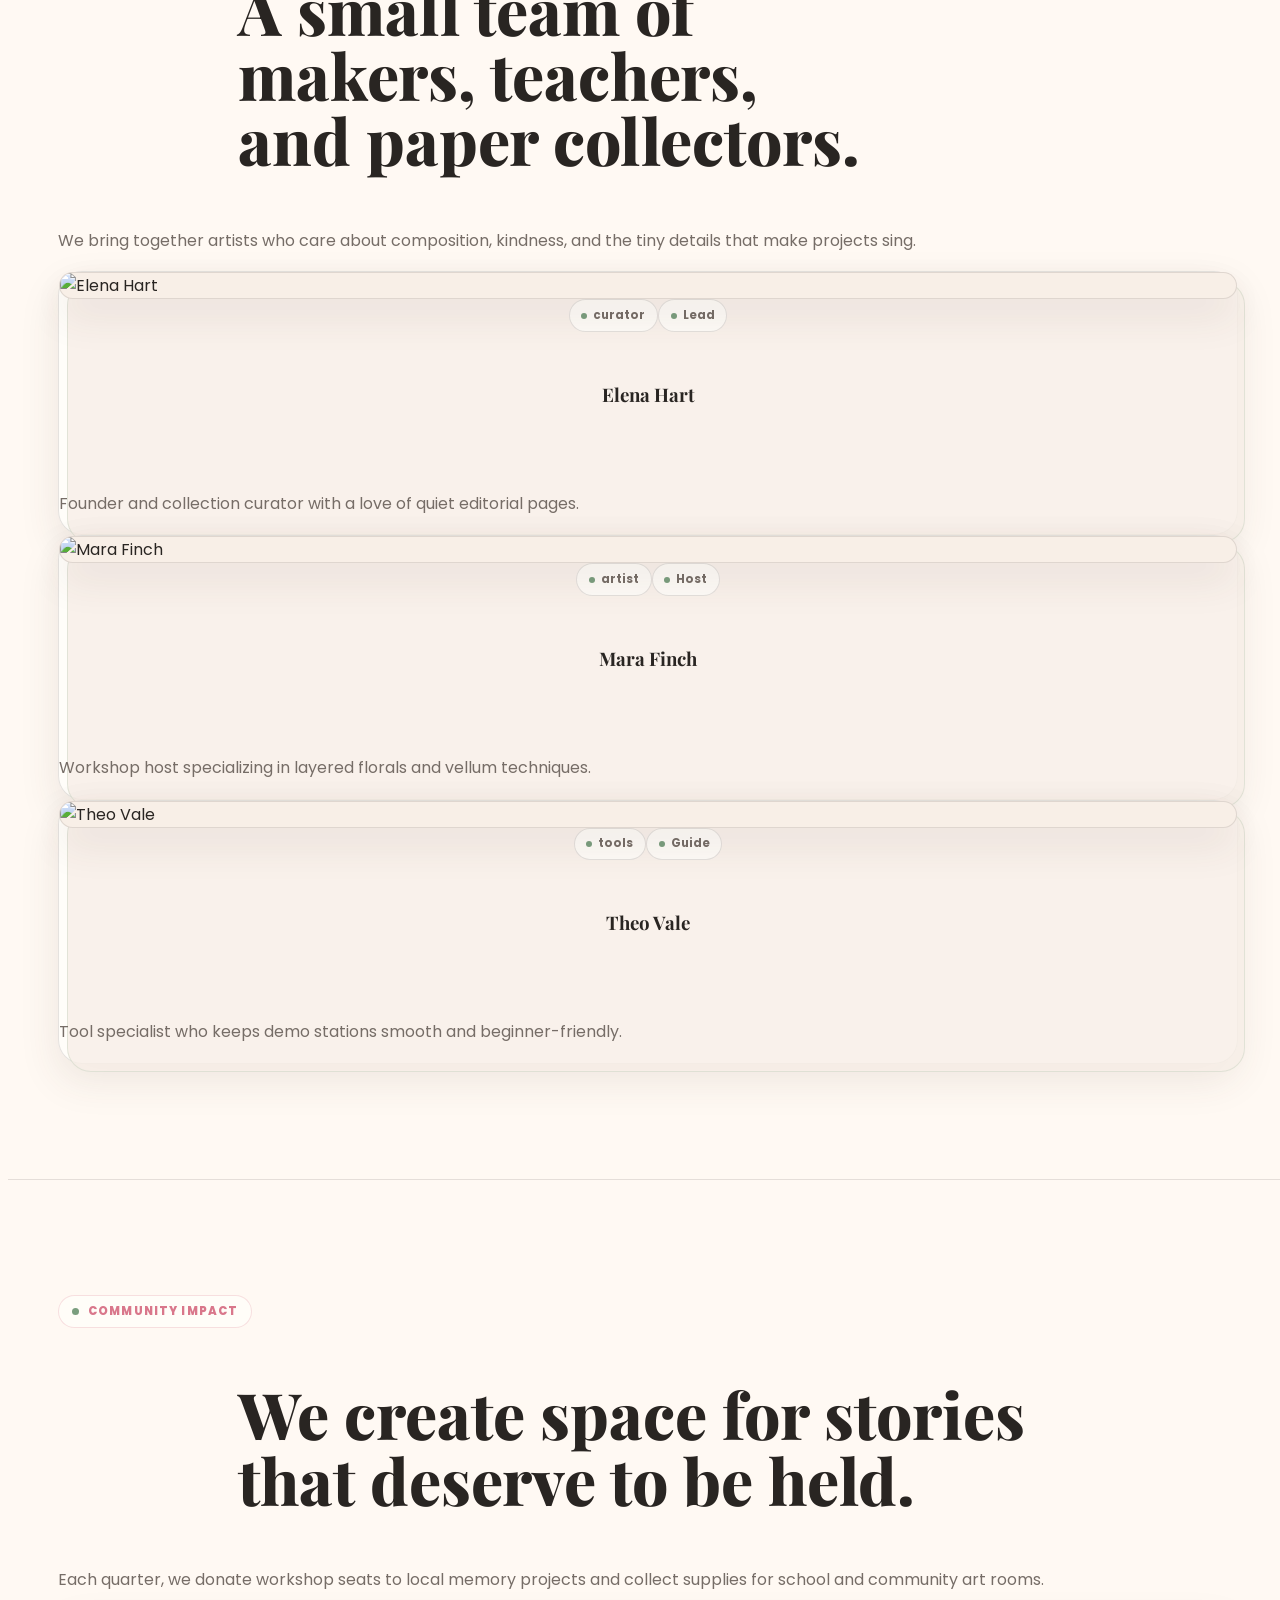
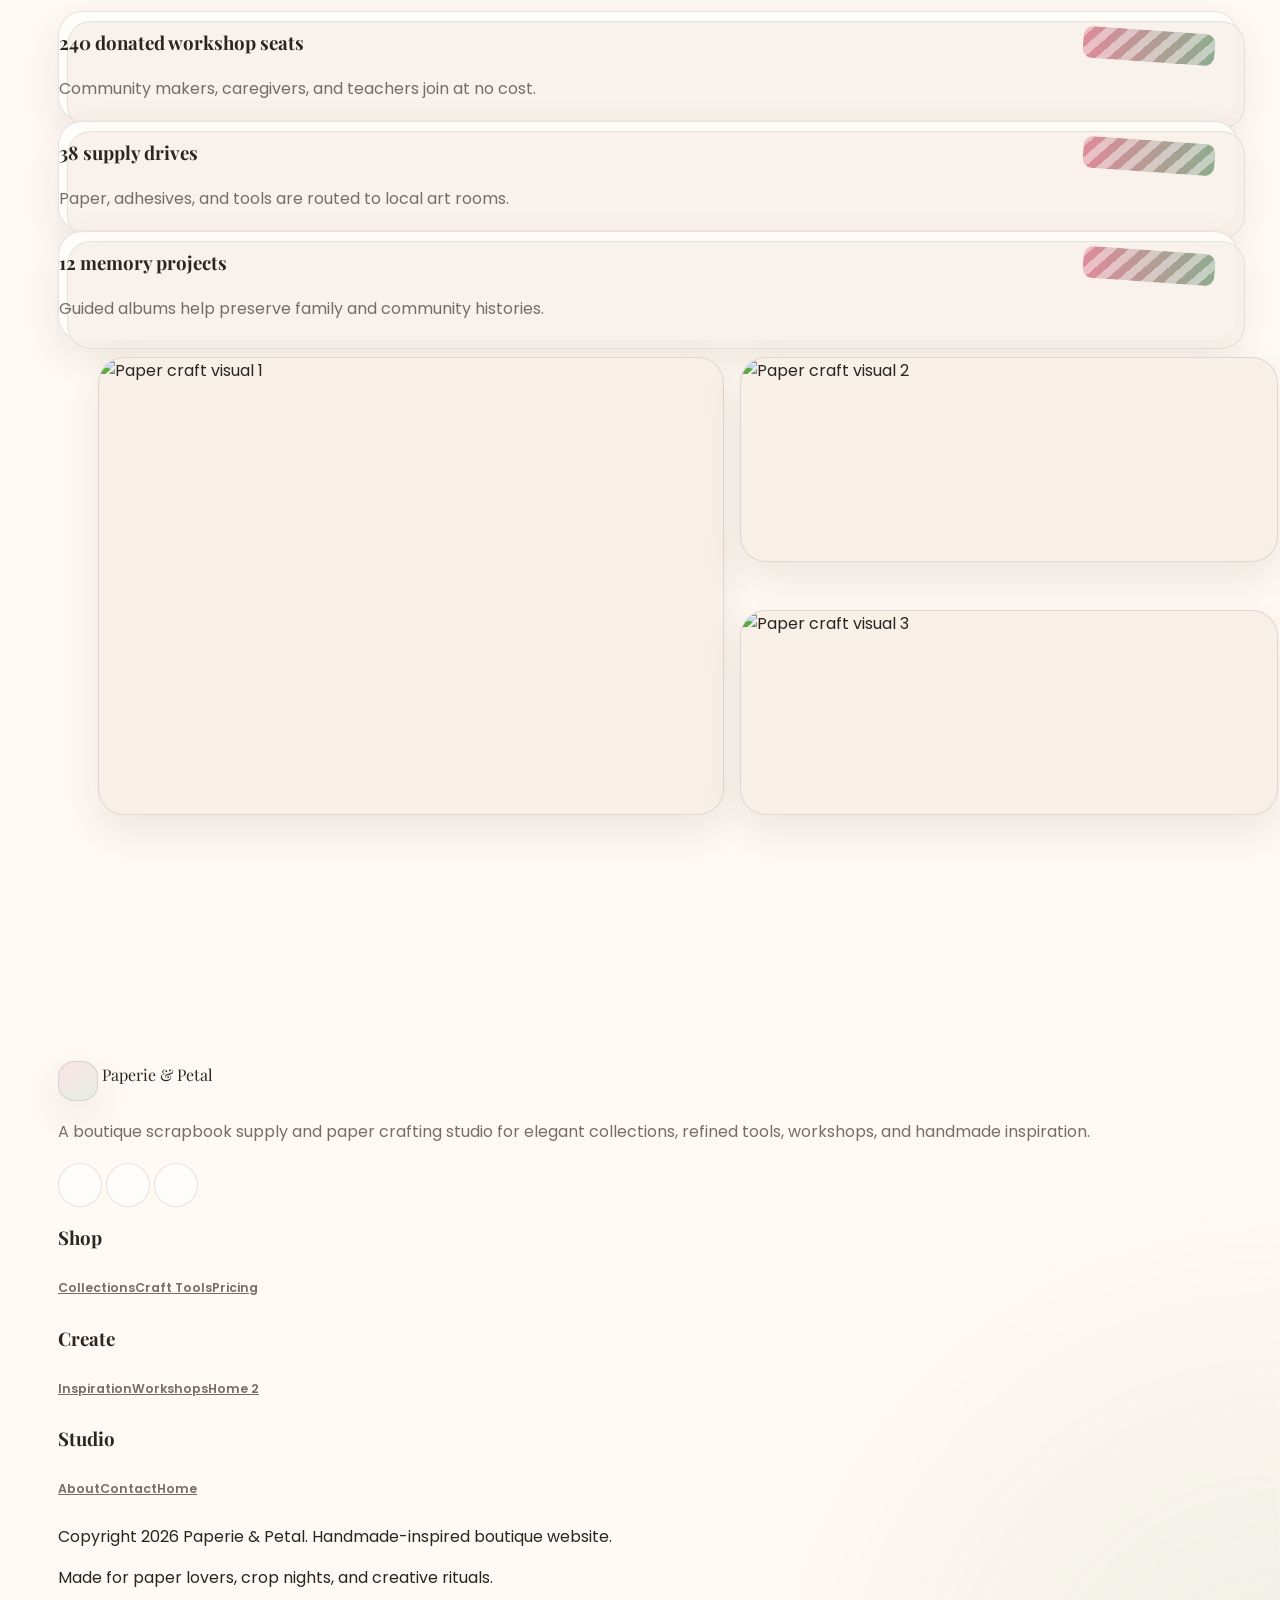
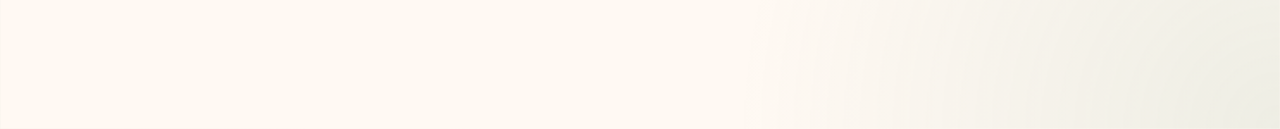
==== commit e9af91cb: "add the favicon" ====
--- a/about.html
+++ b/about.html
@@ -21,6 +21,7 @@
     window.tailwind.config = { darkMode: "class", theme: { extend: { fontFamily: { display: ["Playfair Display", "serif"], sans: ["Poppins", "sans-serif"] }, colors: { rose: "#D9778B", sage: "#7A9E7E" } } } };
   </script>
   <script src="https://cdn.tailwindcss.com"></script>
+  <link rel="icon" type="image/png" href="assets/images/favicon.png" />
   <link rel="stylesheet" href="assets/css/styles.css" />
 </head>
 <body data-page="about">
--- a/assets/css/styles.css
+++ b/assets/css/styles.css
@@ -39,6 +39,7 @@
   max-width: 100%;
   min-width: 320px;
   overflow-x: hidden;
+  padding-top: 5rem; /* offset for fixed header */
   background:
     radial-gradient(circle at top left, rgba(217, 119, 139, 0.12), transparent 34rem),
     radial-gradient(circle at bottom right, rgba(122, 158, 126, 0.13), transparent 34rem),
@@ -103,8 +104,11 @@
 }
 
 .site-header {
-  position: sticky;
+  position: fixed;
   top: 0;
+  left: 0;
+  right: 0;
+  width: 100%;
   z-index: 50;
   border-bottom: 1px solid var(--line);
   background: color-mix(in srgb, var(--cream) 86%, transparent);
@@ -264,22 +268,24 @@
 }
 
 .hero-title {
-  max-width: 820px;
+  max-width: 1040px;
+  margin-inline: auto;
   font-family: "Playfair Display", serif;
-  font-size: clamp(3.1rem, 9vw, 7.35rem);
+  font-size: clamp(3rem, 8vw, 6.4rem);
   font-weight: 800;
-  line-height: 0.96;
-  letter-spacing: 0;
+  line-height: 1.05;
+  letter-spacing: -0.015em;
   text-wrap: balance;
   overflow-wrap: anywhere;
   text-shadow: 0 18px 46px rgba(41, 37, 34, 0.18);
 }
 
 .hero-copy {
-  max-width: 670px;
+  max-width: 840px;
+  margin-inline: auto;
   color: var(--muted);
-  font-size: clamp(1rem, 2vw, 1.18rem);
-  line-height: 1.85;
+  font-size: clamp(1.05rem, 2vw, 1.25rem);
+  line-height: 1.7;
 }
 
 .gradient-text {
@@ -325,6 +331,7 @@
 
 .section-title {
   max-width: 820px;
+  margin-inline: auto;
   font-family: "Playfair Display", serif;
   font-size: clamp(2.1rem, 5vw, 4.6rem);
   font-weight: 800;
@@ -335,6 +342,7 @@
 }
 
 .section-copy {
+  margin-inline: auto;
   color: var(--muted);
   line-height: 1.85;
 }
@@ -391,6 +399,48 @@
   box-shadow: var(--shadow);
 }
 
+.product-meta {
+  min-height: 4rem;
+  display: flex;
+  align-items: flex-start;
+  justify-content: center;
+}
+
+.product-title {
+  min-height: 5.5rem;
+  display: flex;
+  align-items: flex-start;
+  justify-content: center;
+}
+
+.pricing-badge {
+  min-height: 2.2rem;
+  display: flex;
+  align-items: center;
+  justify-content: center;
+}
+
+.pricing-title {
+  min-height: 4.5rem;
+  display: flex;
+  align-items: center;
+  justify-content: center;
+}
+
+.pricing-price {
+  min-height: 3rem;
+  display: flex;
+  align-items: center;
+  justify-content: center;
+}
+
+.pricing-text {
+  min-height: 4rem;
+  display: flex;
+  align-items: center;
+  justify-content: center;
+}
+
 .image-frame {
   position: relative;
   overflow: hidden;
@@ -516,7 +566,8 @@
 }
 
 .comparison-table {
-  overflow: hidden;
+  overflow-x: auto;
+  -webkit-overflow-scrolling: touch;
   max-width: 100%;
   border: 1px solid var(--line);
   border-radius: 24px;
@@ -533,8 +584,11 @@
 .comparison-table td {
   border-bottom: 1px solid var(--line);
   padding: 1rem;
-  text-align: left;
+  text-align: center;
   vertical-align: top;
+  min-width: 120px;
+  white-space: normal;
+  word-break: break-word;
 }
 
 [dir="rtl"] .comparison-table th,
@@ -751,24 +805,122 @@
   .image-stack {
     min-height: 420px;
   }
+
+  /* ── Hero: center heading, copy & buttons on tablet + mobile ── */
+  .hero-section .reveal {
+    text-align: center !important;
+    align-items: center !important;
+    display: flex !important;
+    flex-direction: column !important;
+    width: 100% !important;
+    max-width: 100% !important;
+    margin-inline: auto !important;
+  }
+
+  .hero-title,
+  .hero-copy {
+    text-align: center !important;
+    max-width: 100% !important;
+  }
+
+  .hero-actions {
+    justify-content: center !important;
+    align-items: center !important;
+    flex-wrap: wrap !important;
+    width: 100% !important;
+  }
+
+  .hero-actions .btn-primary,
+  .hero-actions .btn-secondary {
+    flex: 1 1 auto;
+    min-width: 180px;
+    max-width: 260px;
+    text-align: center;
+    justify-content: center;
+  }
+
+  .hero-section .eyebrow {
+    align-self: center !important;
+    margin-inline: auto !important;
+  }
 }
 
 @media (min-width: 1025px) {
   .mobile-menu-button {
     display: none !important;
   }
+
+  /* ── Hero: restore left-alignment on desktop ── */
+  .hero-section .reveal {
+    text-align: left;
+    align-items: flex-start;
+    max-width: 56rem; /* max-w-4xl */
+    margin-inline: 0;
+  }
+
+  .hero-title,
+  .hero-copy {
+    text-align: left;
+  }
+
+  .hero-actions {
+    justify-content: flex-start !important;
+    align-items: center;
+  }
+
+  .hero-section .eyebrow {
+    align-self: auto;
+    margin-inline: 0;
+  }
+}
+
+
+/* ── Cards grid: center the lone last card when it's orphaned on its row ──
+   Active range: sm:grid-cols-2 is in effect (≥640px) but xl:grid-cols-3 is not yet (≤1279px).
+   :last-child:nth-child(odd) = last item that starts at an odd position = alone on its row.
+── */
+@media (min-width: 640px) and (max-width: 1279px) {
+  .sm\:grid-cols-2 > .product-card:last-child:nth-child(odd) {
+    grid-column: 1 / -1;
+    max-width: calc(50% - 0.625rem);
+    margin-inline: auto;
+    justify-self: center;
+  }
 }
 
 @media (max-width: 760px) {
-  .hero-actions,
-  .event-card .flex {
+  /* ── Hero centering ── */
+  .hero-section {
+    min-height: 760px;
+    align-items: end;
+    padding-bottom: 3rem;
+  }
+
+  .hero-section .reveal {
+    text-align: center;
+    display: flex;
+    flex-direction: column;
+    align-items: center;
+    width: 100%;
+    max-width: 100%;
+  }
+
+  .hero-title,
+  .hero-copy {
+    text-align: center;
+    max-width: 100%;
+  }
+
+  .eyebrow {
+    align-self: center;
+    margin-inline: auto;
+  }
+
+  .hero-actions {
     align-items: center;
     justify-content: center !important;
-  }
-
-  .event-card .flex {
-    flex-direction: column !important;
-    text-align: center;
+    flex-direction: column;
+    width: 100%;
   }
 
   .hero-actions .btn-primary,
@@ -781,20 +933,175 @@
     margin-inline: auto;
   }
 
+  /* ── Section heading centering ── */
+  .section-title,
+  .section-copy {
+    text-align: center;
+  }
+
+  .section .reveal > .eyebrow {
+    margin-inline: auto;
+  }
+
+  /* ── split-section: center both columns when stacked ── */
+  .site-shell.grid > div,
+  .site-shell > .grid > div {
+    text-align: center;
+    display: flex;
+    flex-direction: column;
+    align-items: center;
+    width: 100%;
+  }
+
+  /* ── Ensure all content children take full width inside the flex column ── */
+  .site-shell.grid > div > *,
+  .site-shell > .grid > div > * {
+    width: 100%;
+  }
+
+  /* ── Slider section: keep slider full-width when parent is a flex column ── */
+  .site-shell.grid > div .slider-row,
+  .site-shell > .grid > div .slider-row {
+    width: 100%;
+    align-self: stretch;
+  }
+
+  /* ── Slider nav buttons: keep them left-aligned on mobile ── */
+  .site-shell.grid > div .flex.gap-2,
+  .site-shell > .grid > div .flex.gap-2 {
+    align-self: flex-start;
+    width: auto;
+  }
+
+  /* ── Slider's w-full wrapper: ensure full width ── */
+  .site-shell.grid > div > .w-full,
+  .site-shell > .grid > div > .w-full {
+    width: 100%;
+    align-items: stretch;
+  }
+
+  /* ── Image stack: center when single-column ── */
+  .image-stack {
+    min-height: 0;
+    grid-template-columns: 1fr;
+    grid-template-rows: none;
+    margin-inline: auto;
+  }
+
+  /* ── Comparison table: compact on mobile, scrollable ── */
+  .comparison-table {
+    border-radius: 16px;
+  }
+
+  .comparison-table th,
+  .comparison-table td {
+    padding: 0.65rem 0.75rem;
+    font-size: 0.8rem;
+    min-width: 100px;
+  }
+
+  .comparison-table thead th:first-child,
+  .comparison-table tbody td:first-child {
+    min-width: 110px;
+    font-size: 0.78rem;
+  }
+
+  /* ── Product / paper cards: center inner text ── */
+  .product-card .p-3,
+  .paper-card .p-5,
+  .paper-card .p-6 {
+    text-align: center;
+  }
+
+  .product-card .mb-3.flex {
+    justify-content: center;
+  }
+
+  /* ── Pricing cards: center ── */
+  .price-card {
+    text-align: center;
+    display: flex;
+    flex-direction: column;
+    align-items: center;
+  }
+
+  .price-card ul {
+    text-align: left;
+    width: 100%;
+  }
+
+  .price-card .btn-primary {
+    margin-inline: auto;
+  }
+
+  /* ── Event cards ── */
+  .event-card .flex {
+    flex-direction: column !important;
+    text-align: center;
+    align-items: center;
+    justify-content: center !important;
+  }
+
   .event-card .btn-secondary,
   [data-contact-form] .btn-primary {
     align-self: center;
-  }
-
+    margin-inline: auto;
+  }
+
+  /* ── Testimonial cards: center ── */
+  .testimonial-card {
+    text-align: center;
+  }
+
+  /* ── FAQ buttons: keep left-aligned text on question, but center icon ── */
+  .faq-item .flex.w-full {
+    text-align: left;
+  }
+
+  /* ── Contact form: center submit button ── */
+  [data-contact-form] .btn-primary {
+    width: min(100%, 260px);
+    margin-inline: auto;
+  }
+
+  /* ── Footer: center all columns ── */
+  footer .grid > div {
+    text-align: center;
+    display: flex;
+    flex-direction: column;
+    align-items: center;
+  }
+
+  footer .flex.items-center.gap-3 {
+    justify-content: center;
+  }
+
+  footer .mt-6.flex.gap-2 {
+    justify-content: center;
+  }
+
+  footer .mt-4.grid.gap-3 {
+    align-items: center;
+  }
+
+  footer .nav-link.w-fit {
+    margin-inline: auto;
+  }
+
+  footer .mt-10.flex {
+    text-align: center;
+    align-items: center;
+  }
+
+  /* ── Hide floating decorations on small screens ── */
+  .floating-paper {
+    display: none;
+  }
+
+  /* ── Shell padding ── */
   .site-shell {
     width: calc(100% - 24px);
     max-width: 1180px;
-  }
-
-  .hero-section {
-    min-height: 760px;
-    align-items: end;
-    padding-bottom: 3rem;
   }
 
   .hero-section::before {
